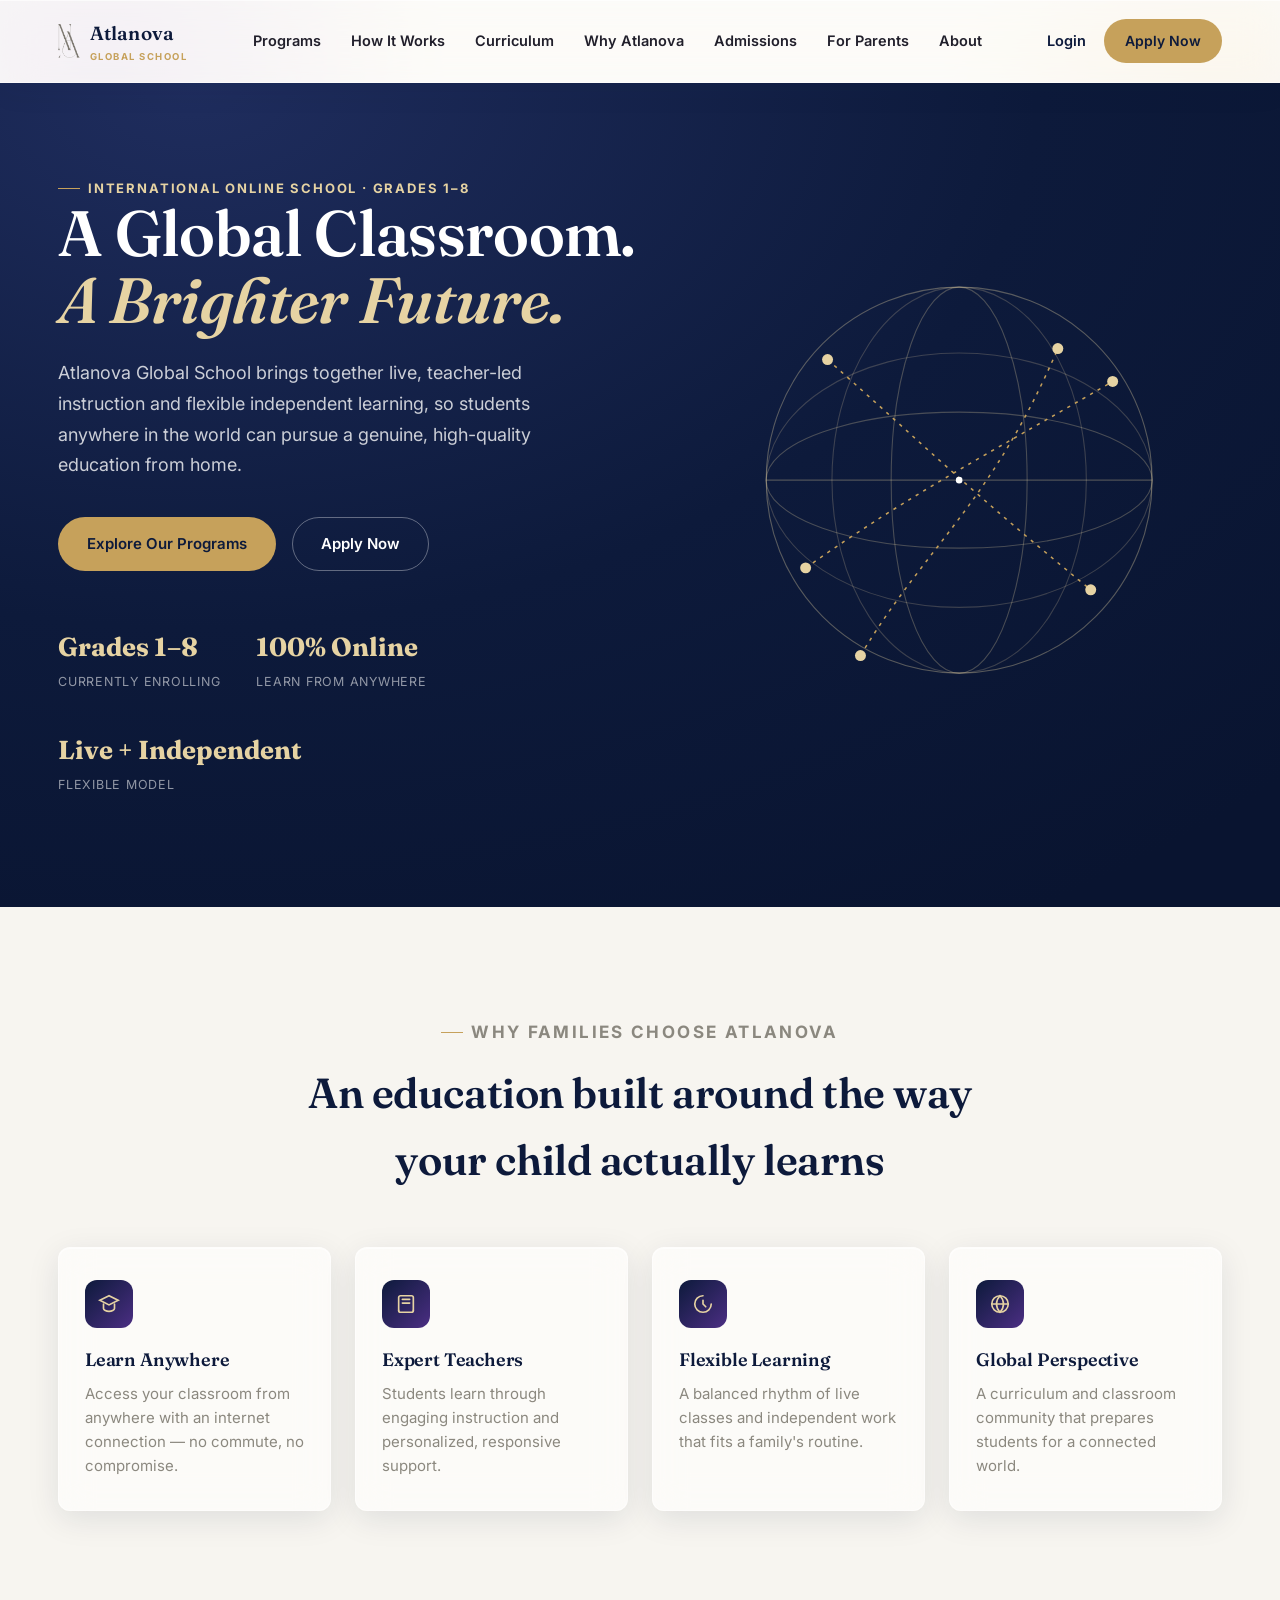
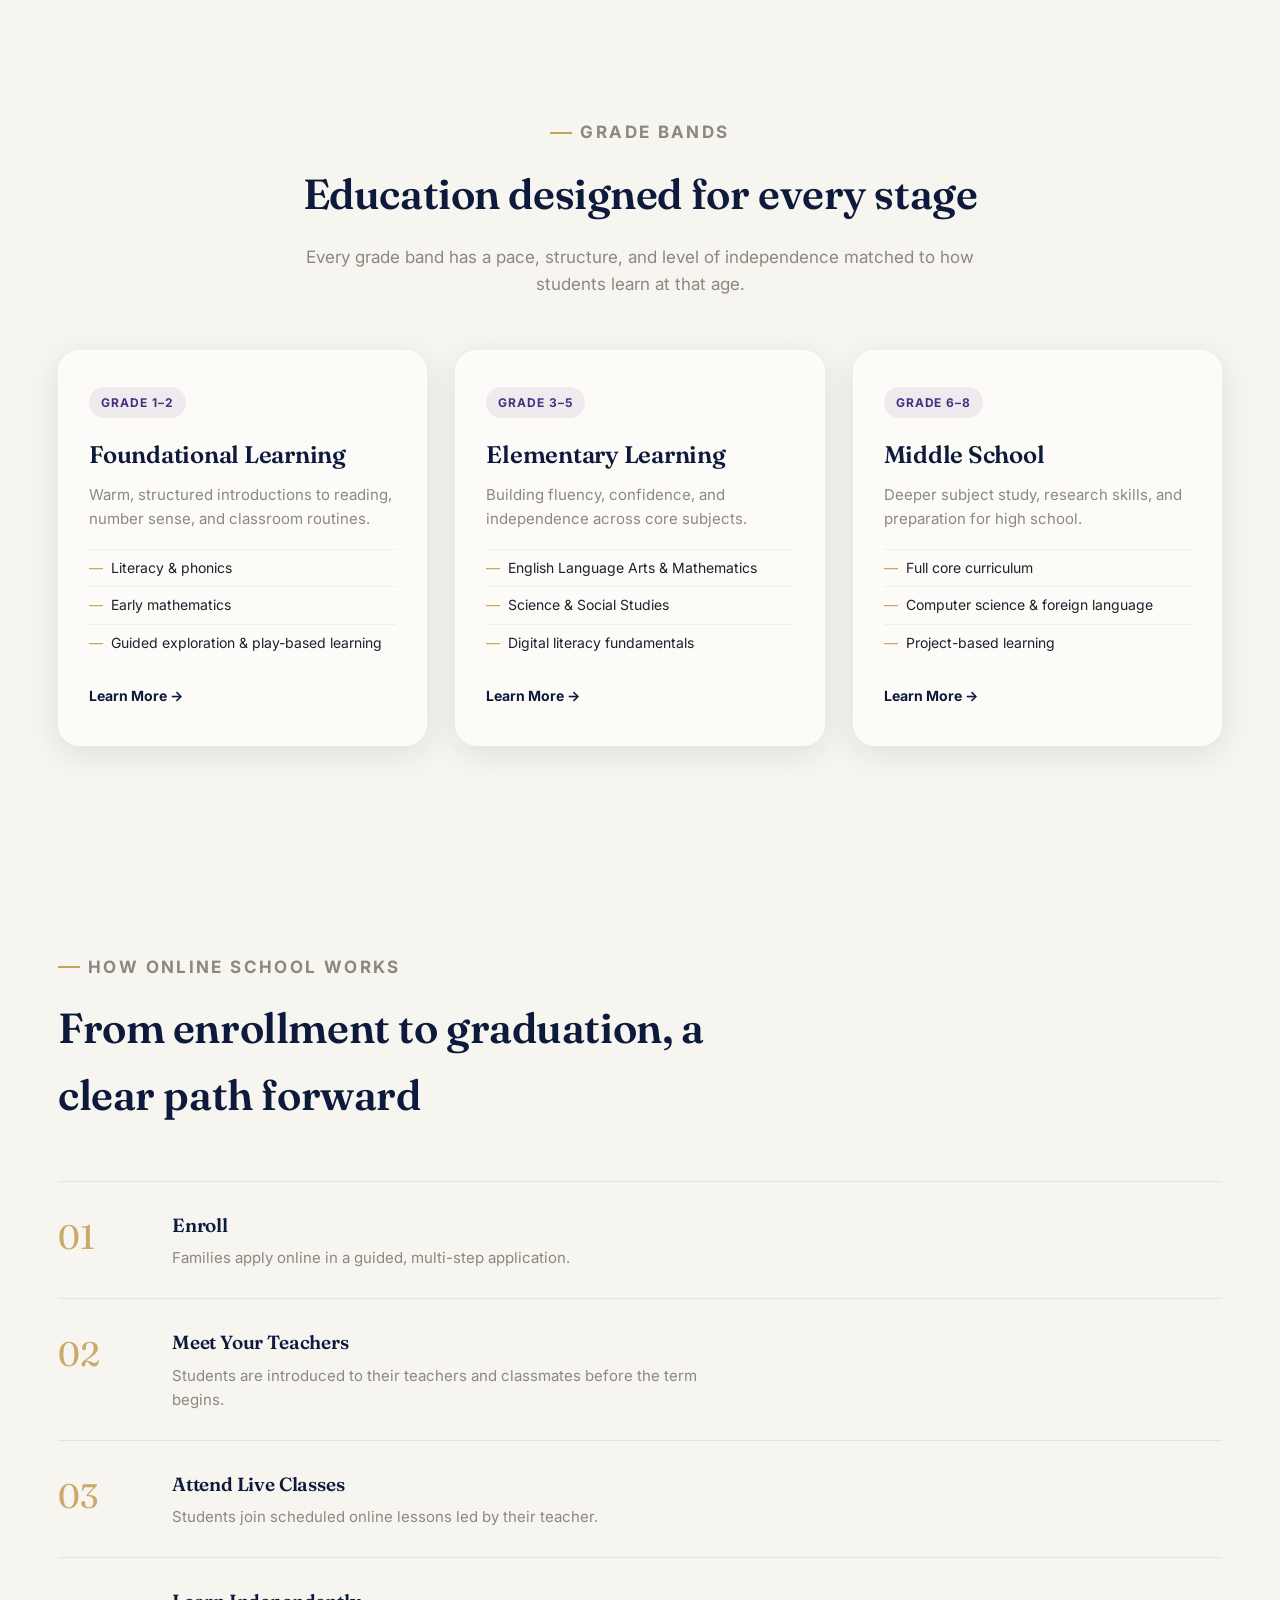
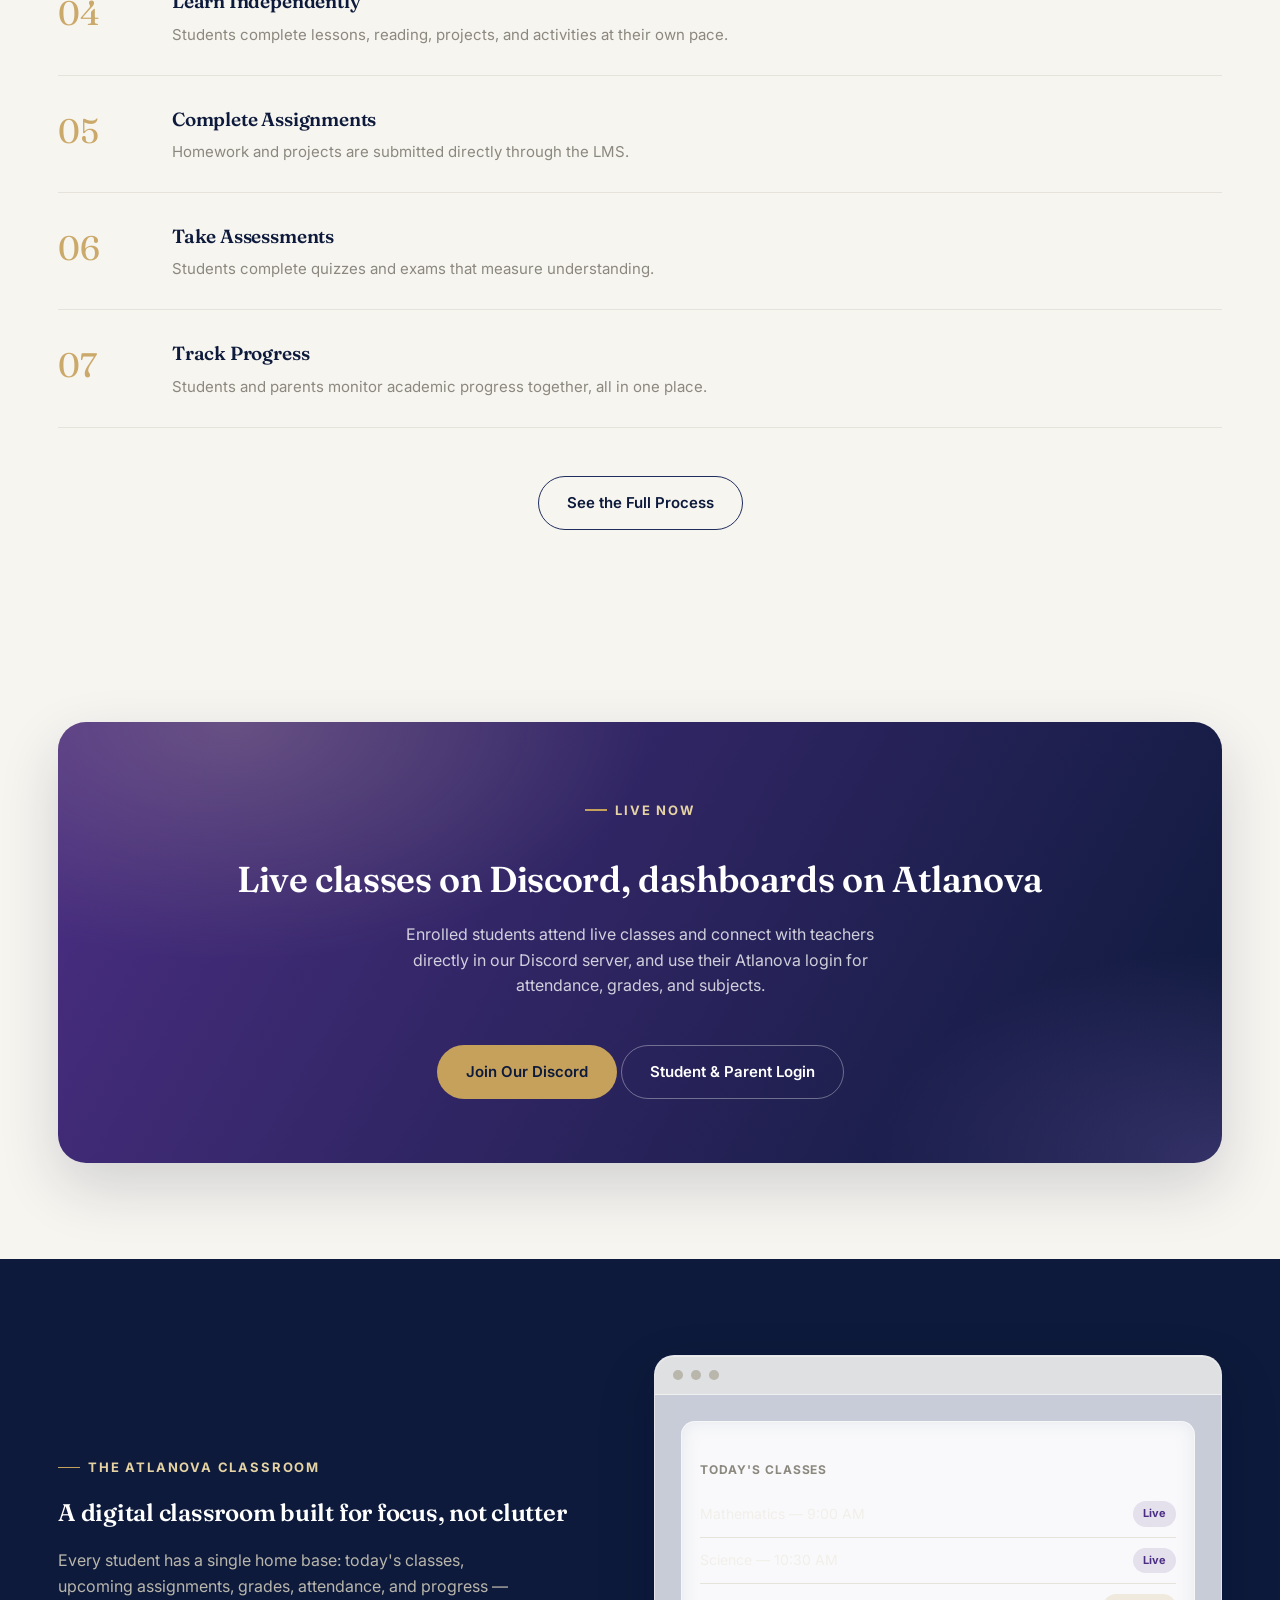
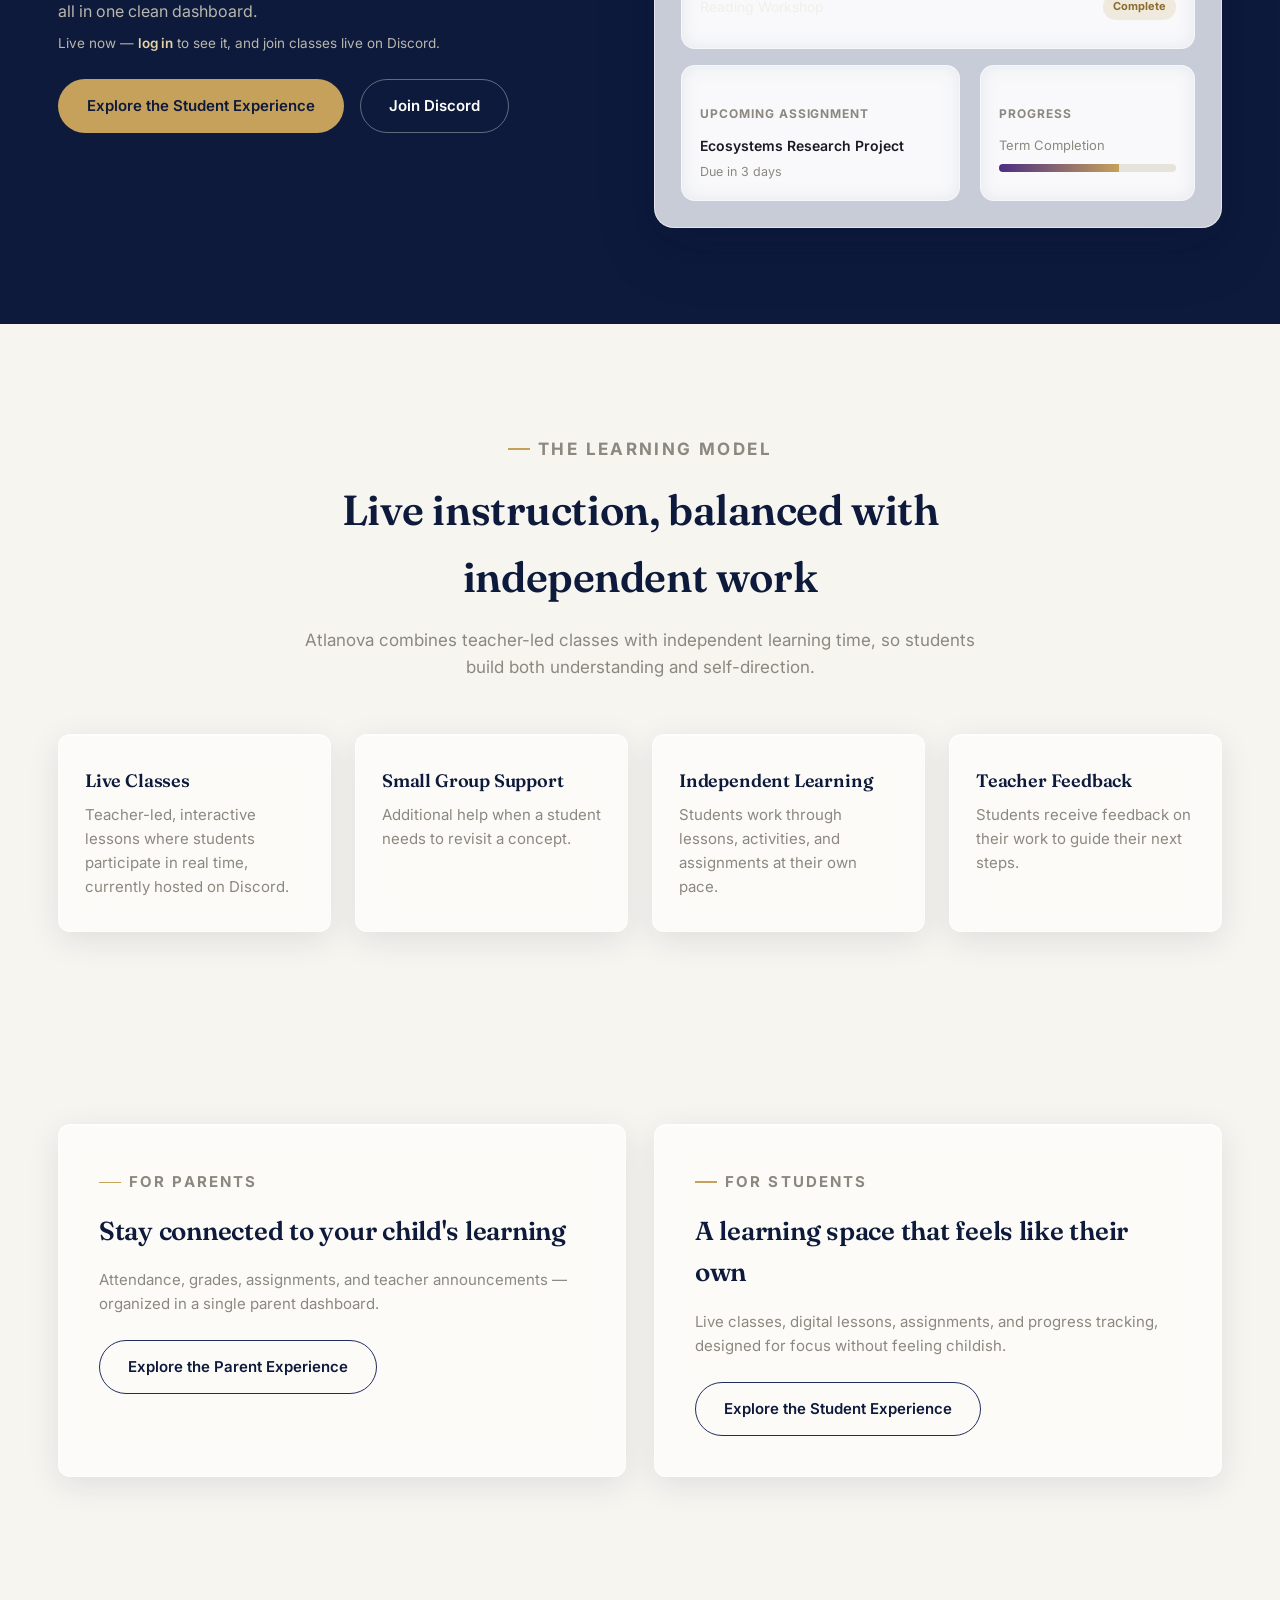
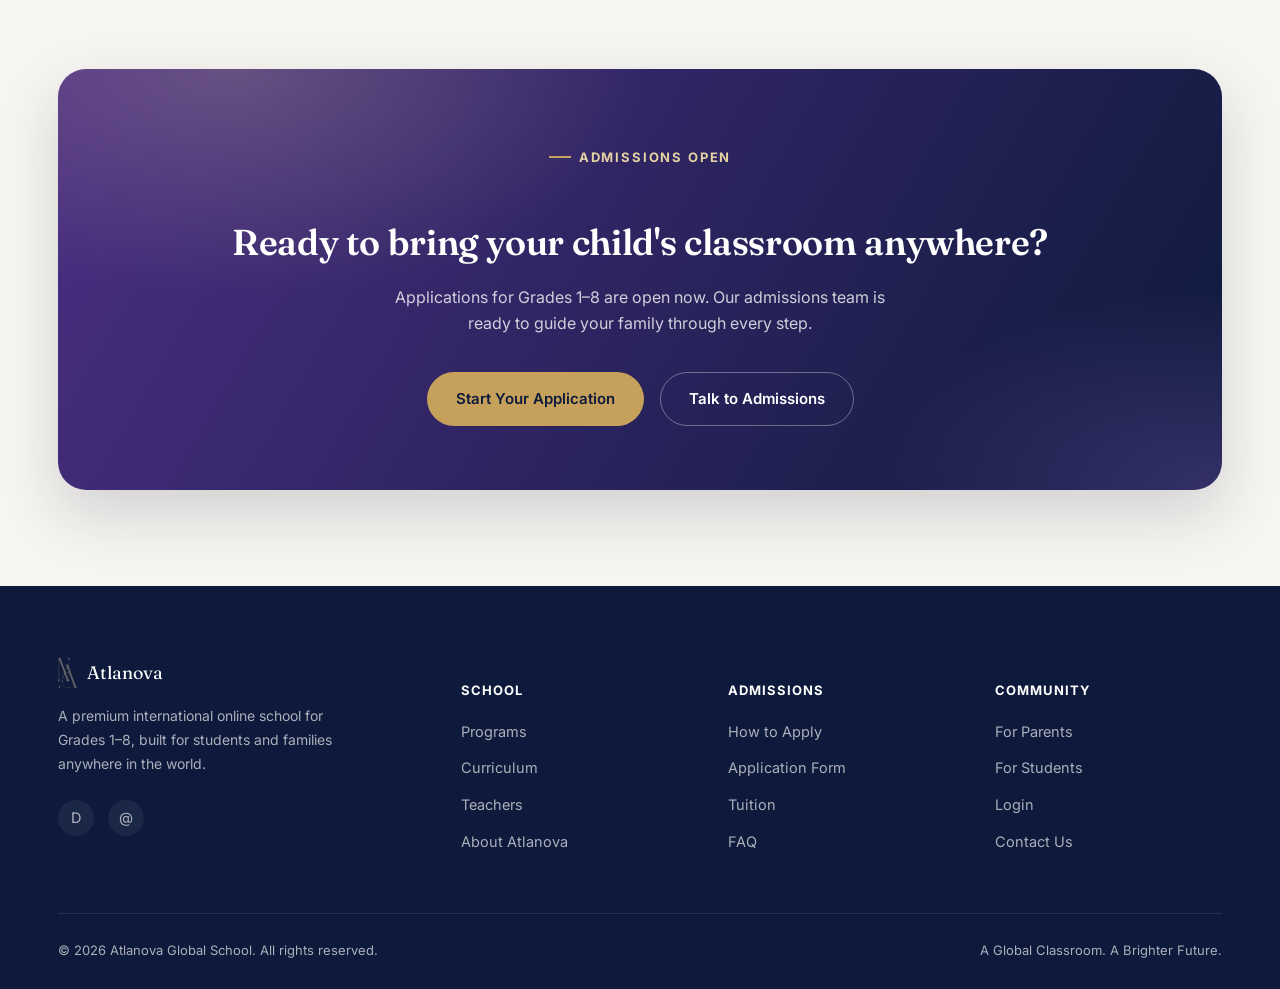
==== index.html @ 46424794 "Initial commit with README" ====
<!DOCTYPE html>
<html lang="en">
<head>
<meta charset="UTF-8">
<meta name="viewport" content="width=device-width, initial-scale=1.0">
<title>Atlanova Global School — A Global Classroom. A Brighter Future.</title>
<meta name="description" content="Atlanova Global School is a premium international online school for Grades 1–8, combining live teacher-led classes with flexible independent learning for students worldwide.">
<meta property="og:title" content="Atlanova Global School">
<meta property="og:description" content="A Global Classroom. A Brighter Future. Premium international online school for Grades 1–8.">
<meta property="og:type" content="website">
<link rel="icon" href="assets/mark.png">
<link rel="preconnect" href="https://fonts.googleapis.com">
<link rel="preconnect" href="https://fonts.gstatic.com" crossorigin>
<link href="https://fonts.googleapis.com/css2?family=Fraunces:opsz,wght@9..144,500;9..144,600;9..144,700&family=Inter:wght@400;500;600;700;800&display=swap" rel="stylesheet">
<link rel="stylesheet" href="css/styles.css">
</head>
<body>

<!-- NAV -->
<header class="nav">
  <div class="container">
    <a href="index.html" class="brand">
      <img src="assets/mark.png" alt="Atlanova monogram">
      <span class="brand-text">Atlanova<small>Global School</small></span>
    </a>
    <nav class="nav-links" aria-label="Primary">
      <a href="programs.html">Programs</a>
      <a href="how-it-works.html">How It Works</a>
      <a href="curriculum.html">Curriculum</a>
      <a href="about.html">Why Atlanova</a>
      <a href="admissions.html">Admissions</a>
      <a href="parents.html">For Parents</a>
      <a href="about.html">About</a>
    </nav>
    <div class="nav-cta">
      <a href="login.html" class="nav-login">Login</a>
      <a href="apply.html" class="btn btn-primary btn-sm">Apply Now</a>
    </div>
    <button class="nav-toggle" aria-label="Open menu" aria-expanded="false">
      <span></span><span></span><span></span>
    </button>
  </div>
  </header>
<div class="mobile-menu">
    <a href="programs.html">Programs</a>
    <a href="how-it-works.html">How It Works</a>
    <a href="curriculum.html">Curriculum</a>
    <a href="about.html">Why Atlanova</a>
    <a href="admissions.html">Admissions</a>
    <a href="parents.html">For Parents</a>
    <a href="about.html">About</a>
    <a href="login.html">Login</a>
    <a href="apply.html" class="btn btn-primary btn-block">Apply Now</a>
  </div>


<!-- HERO -->
<section class="hero">
  <div class="container">
    <div>
      <p class="eyebrow" style="color:var(--gold-light)">International Online School · Grades 1–8</p>
      <h1>A Global Classroom.<br><em>A Brighter Future.</em></h1>
      <p class="lead">Atlanova Global School brings together live, teacher-led instruction and flexible independent learning, so students anywhere in the world can pursue a genuine, high-quality education from home.</p>
      <div class="hero-ctas">
        <a href="programs.html" class="btn btn-primary">Explore Our Programs</a>
        <a href="apply.html" class="btn btn-outline">Apply Now</a>
      </div>
      <div class="hero-stats">
        <div><strong>Grades 1–8</strong><span>Currently Enrolling</span></div>
        <div><strong>100% Online</strong><span>Learn From Anywhere</span></div>
        <div><strong>Live + Independent</strong><span>Flexible Model</span></div>
      </div>
    </div>
    <div class="globe-wrap" aria-hidden="true">
      <svg viewBox="0 0 480 480" fill="none" xmlns="http://www.w3.org/2000/svg">
        <circle cx="240" cy="240" r="176" stroke="rgba(230,211,163,0.35)" stroke-width="1"/>
        <ellipse cx="240" cy="240" rx="176" ry="62" stroke="rgba(230,211,163,0.28)" stroke-width="1"/>
        <ellipse cx="240" cy="240" rx="176" ry="116" stroke="rgba(230,211,163,0.22)" stroke-width="1"/>
        <ellipse cx="240" cy="240" rx="62" ry="176" stroke="rgba(230,211,163,0.28)" stroke-width="1"/>
        <ellipse cx="240" cy="240" rx="116" ry="176" stroke="rgba(230,211,163,0.22)" stroke-width="1"/>
        <line x1="64" y1="240" x2="416" y2="240" stroke="rgba(230,211,163,0.3)" stroke-width="1"/>
        <path d="M120 130 C210 210, 250 250, 360 340" stroke="#c6a15b" stroke-width="1.4" stroke-dasharray="3 5"/>
        <path d="M100 320 C200 250, 260 220, 380 150" stroke="#c6a15b" stroke-width="1.4" stroke-dasharray="3 5"/>
        <path d="M150 400 C210 300, 270 260, 330 120" stroke="#c6a15b" stroke-width="1.4" stroke-dasharray="3 5"/>
        <circle cx="120" cy="130" r="5" fill="#e6d3a3"/>
        <circle cx="360" cy="340" r="5" fill="#e6d3a3"/>
        <circle cx="100" cy="320" r="5" fill="#e6d3a3"/>
        <circle cx="380" cy="150" r="5" fill="#e6d3a3"/>
        <circle cx="150" cy="400" r="5" fill="#e6d3a3"/>
        <circle cx="330" cy="120" r="5" fill="#e6d3a3"/>
        <circle cx="240" cy="240" r="3" fill="#ffffff"/>
      </svg>
    </div>
  </div>
</section>

<!-- TRUST -->
<section class="section">
  <div class="container">
    <div class="section-head center">
      <p class="eyebrow" style="justify-content:center">Why Families Choose Atlanova</p>
      <h2>An education built around the way your child actually learns</h2>
    </div>
    <div class="grid-4">
      <div class="feature-card reveal">
        <div class="icon"><svg viewBox="0 0 24 24" fill="none" stroke-width="1.8" stroke-linecap="round"><path d="M12 3 2 8l10 5 10-5-10-5Z"/><path d="M6 12v5c0 1.5 3 3 6 3s6-1.5 6-3v-5"/></svg></div>
        <h3>Learn Anywhere</h3>
        <p>Access your classroom from anywhere with an internet connection — no commute, no compromise.</p>
      </div>
      <div class="feature-card reveal">
        <div class="icon"><svg viewBox="0 0 24 24" fill="none" stroke-width="1.8" stroke-linecap="round"><path d="M4 19V5a2 2 0 0 1 2-2h12a2 2 0 0 1 2 2v14"/><path d="M4 19a2 2 0 0 0 2 2h12a2 2 0 0 0 2-2M8 7h8M8 11h8"/></svg></div>
        <h3>Expert Teachers</h3>
        <p>Students learn through engaging instruction and personalized, responsive support.</p>
      </div>
      <div class="feature-card reveal">
        <div class="icon"><svg viewBox="0 0 24 24" fill="none" stroke-width="1.8" stroke-linecap="round"><path d="M12 8v4l3 3M12 3a9 9 0 1 0 9 9"/></svg></div>
        <h3>Flexible Learning</h3>
        <p>A balanced rhythm of live classes and independent work that fits a family's routine.</p>
      </div>
      <div class="feature-card reveal">
        <div class="icon"><svg viewBox="0 0 24 24" fill="none" stroke-width="1.8" stroke-linecap="round"><circle cx="12" cy="12" r="9"/><path d="M3 12h18M12 3c2.5 2.6 3.8 5.7 3.8 9s-1.3 6.4-3.8 9c-2.5-2.6-3.8-5.7-3.8-9S9.5 5.6 12 3Z"/></svg></div>
        <h3>Global Perspective</h3>
        <p>A curriculum and classroom community that prepares students for a connected world.</p>
      </div>
    </div>
  </div>
</section>

<!-- GRADES -->
<section class="section section--off">
  <div class="container">
    <div class="section-head center">
      <p class="eyebrow" style="justify-content:center">Grade Bands</p>
      <h2>Education designed for every stage</h2>
      <p>Every grade band has a pace, structure, and level of independence matched to how students learn at that age.</p>
    </div>
    <div class="grid-3">
      <div class="grade-card reveal">
        <span class="tag">Grade 1–2</span>
        <h3>Foundational Learning</h3>
        <p>Warm, structured introductions to reading, number sense, and classroom routines.</p>
        <ul>
          <li>Literacy &amp; phonics</li>
          <li>Early mathematics</li>
          <li>Guided exploration &amp; play-based learning</li>
        </ul>
        <a href="programs.html#elementary" class="learn-more">Learn More →</a>
      </div>
      <div class="grade-card reveal">
        <span class="tag">Grade 3–5</span>
        <h3>Elementary Learning</h3>
        <p>Building fluency, confidence, and independence across core subjects.</p>
        <ul>
          <li>English Language Arts &amp; Mathematics</li>
          <li>Science &amp; Social Studies</li>
          <li>Digital literacy fundamentals</li>
        </ul>
        <a href="programs.html#elementary" class="learn-more">Learn More →</a>
      </div>
      <div class="grade-card reveal">
        <span class="tag">Grade 6–8</span>
        <h3>Middle School</h3>
        <p>Deeper subject study, research skills, and preparation for high school.</p>
        <ul>
          <li>Full core curriculum</li>
          <li>Computer science &amp; foreign language</li>
          <li>Project-based learning</li>
        </ul>
        <a href="programs.html#middle" class="learn-more">Learn More →</a>
      </div>
    </div>
  </div>
</section>

<!-- HOW IT WORKS -->
<section class="section">
  <div class="container">
    <div class="section-head">
      <p class="eyebrow">How Online School Works</p>
      <h2>From enrollment to graduation, a clear path forward</h2>
    </div>
    <div class="process">
      <div class="process-list">
        <div class="process-item reveal"><span class="process-num">01</span><div><h4>Enroll</h4><p>Families apply online in a guided, multi-step application.</p></div></div>
        <div class="process-item reveal"><span class="process-num">02</span><div><h4>Meet Your Teachers</h4><p>Students are introduced to their teachers and classmates before the term begins.</p></div></div>
        <div class="process-item reveal"><span class="process-num">03</span><div><h4>Attend Live Classes</h4><p>Students join scheduled online lessons led by their teacher.</p></div></div>
        <div class="process-item reveal"><span class="process-num">04</span><div><h4>Learn Independently</h4><p>Students complete lessons, reading, projects, and activities at their own pace.</p></div></div>
        <div class="process-item reveal"><span class="process-num">05</span><div><h4>Complete Assignments</h4><p>Homework and projects are submitted directly through the LMS.</p></div></div>
        <div class="process-item reveal"><span class="process-num">06</span><div><h4>Take Assessments</h4><p>Students complete quizzes and exams that measure understanding.</p></div></div>
        <div class="process-item reveal"><span class="process-num">07</span><div><h4>Track Progress</h4><p>Students and parents monitor academic progress together, all in one place.</p></div></div>
      </div>
    </div>
    <div class="text-center mt-48">
      <a href="how-it-works.html" class="btn btn-outline-dark">See the Full Process</a>
    </div>
  </div>
</section>

<!-- DISCORD CTA -->
<section class="section section--off">
  <div class="container">
    <div class="cta-banner reveal">
      <p class="eyebrow" style="justify-content:center;color:var(--gold-light)">Live Now</p>
      <h2>Live classes on Discord, dashboards on Atlanova</h2>
      <p>Enrolled students attend live classes and connect with teachers directly in our Discord server, and use their Atlanova login for attendance, grades, and subjects.</p>
      <a href="https://discord.gg/Z7UxG72fPN" target="_blank" rel="noopener" class="btn btn-primary">Join Our Discord</a>
      <a href="login.html" class="btn btn-outline mt-16">Student &amp; Parent Login</a>
    </div>
  </div>
</section>

<!-- CLASSROOM PREVIEW -->
<section class="section section--dark">
  <div class="container">
    <div class="grid-2" style="align-items:center;">
      <div>
        <p class="eyebrow" style="color:var(--gold-light)">The Atlanova Classroom</p>
        <h2 class="mt-16">A digital classroom built for focus, not clutter</h2>
        <p class="mt-16" style="color:var(--gray-400);max-width:460px;">Every student has a single home base: today's classes, upcoming assignments, grades, attendance, and progress — all in one clean dashboard.</p>
        <p class="mt-8" style="color:var(--gray-400);max-width:460px;font-size:13.5px;">Live now — <a href="login.html" style="color:var(--gold-light);font-weight:600;">log in</a> to see it, and join classes live on Discord.</p>
        <div class="hero-ctas mt-24" style="margin-top:24px;">
          <a href="students.html" class="btn btn-primary">Explore the Student Experience</a>
          <a href="https://discord.gg/Z7UxG72fPN" target="_blank" rel="noopener" class="btn btn-outline">Join Discord</a>
        </div>
      </div>
      <div class="mockup reveal">
        <div class="mockup-topbar"><span></span><span></span><span></span></div>
        <div class="mockup-body">
          <div class="mockup-panel">
            <h5>Today's Classes</h5>
            <div class="mockup-class">Mathematics — 9:00 AM <span class="mockup-pill pill-live">Live</span></div>
            <div class="mockup-class">Science — 10:30 AM <span class="mockup-pill pill-live">Live</span></div>
            <div class="mockup-class">Reading Workshop <span class="mockup-pill pill-done">Complete</span></div>
          </div>
          <div class="mockup-row">
            <div class="mockup-panel" style="margin-bottom:0;">
              <h5>Upcoming Assignment</h5>
              <p style="font-size:14px;font-weight:600;color:var(--ink);">Ecosystems Research Project</p>
              <p style="font-size:12.5px;color:var(--gray-500);margin-top:4px;">Due in 3 days</p>
            </div>
            <div class="mockup-panel" style="margin-bottom:0;">
              <h5>Progress</h5>
              <p style="font-size:13px;color:var(--gray-500);">Term Completion</p>
              <div class="progress-bar"><i style="width:68%"></i></div>
            </div>
          </div>
        </div>
      </div>
    </div>
  </div>
</section>

<!-- LIVE LEARNING -->
<section class="section section--off">
  <div class="container">
    <div class="section-head center">
      <p class="eyebrow" style="justify-content:center">The Learning Model</p>
      <h2>Live instruction, balanced with independent work</h2>
      <p>Atlanova combines teacher-led classes with independent learning time, so students build both understanding and self-direction.</p>
    </div>
    <div class="grid-4">
      <div class="feature-card reveal"><h3>Live Classes</h3><p>Teacher-led, interactive lessons where students participate in real time, currently hosted on Discord.</p></div>
      <div class="feature-card reveal"><h3>Small Group Support</h3><p>Additional help when a student needs to revisit a concept.</p></div>
      <div class="feature-card reveal"><h3>Independent Learning</h3><p>Students work through lessons, activities, and assignments at their own pace.</p></div>
      <div class="feature-card reveal"><h3>Teacher Feedback</h3><p>Students receive feedback on their work to guide their next steps.</p></div>
    </div>
  </div>
</section>

<!-- PARENT / STUDENT teaser -->
<section class="section">
  <div class="container">
    <div class="grid-2">
      <div class="feature-card reveal" style="padding:40px;">
        <p class="eyebrow">For Parents</p>
        <h2 class="mt-16" style="font-size:26px;">Stay connected to your child's learning</h2>
        <p class="mt-16" style="color:var(--gray-500);">Attendance, grades, assignments, and teacher announcements — organized in a single parent dashboard.</p>
        <a href="parents.html" class="btn btn-outline-dark mt-24">Explore the Parent Experience</a>
      </div>
      <div class="feature-card reveal" style="padding:40px;">
        <p class="eyebrow">For Students</p>
        <h2 class="mt-16" style="font-size:26px;">A learning space that feels like their own</h2>
        <p class="mt-16" style="color:var(--gray-500);">Live classes, digital lessons, assignments, and progress tracking, designed for focus without feeling childish.</p>
        <a href="students.html" class="btn btn-outline-dark mt-24">Explore the Student Experience</a>
      </div>
    </div>
  </div>
</section>

<!-- CTA -->
<section class="section">
  <div class="container">
    <div class="cta-banner reveal">
      <p class="eyebrow" style="justify-content:center;color:var(--gold-light)">Admissions Open</p>
      <h2 class="mt-16">Ready to bring your child's classroom anywhere?</h2>
      <p>Applications for Grades 1–8 are open now. Our admissions team is ready to guide your family through every step.</p>
      <div class="hero-ctas" style="justify-content:center;">
        <a href="apply.html" class="btn btn-primary">Start Your Application</a>
        <a href="contact.html" class="btn btn-outline">Talk to Admissions</a>
      </div>
    </div>
  </div>
</section>

<!-- FOOTER -->
<footer class="footer">
  <div class="container">
    <div class="footer-grid">
      <div>
        <div class="footer-brand"><img src="assets/mark.png" alt=""><span>Atlanova</span></div>
        <p class="desc">A premium international online school for Grades 1–8, built for students and families anywhere in the world.</p>
        <div class="social-row mt-24">
          <a href="https://discord.gg/Z7UxG72fPN" target="_blank" rel="noopener" aria-label="Discord">D</a>
          <a href="mailto:jawadimustafa7@gmail.com" aria-label="Email">@</a>
        </div>
      </div>
      <div>
        <h5>School</h5>
        <ul>
          <li><a href="programs.html">Programs</a></li>
          <li><a href="curriculum.html">Curriculum</a></li>
          <li><a href="teachers.html">Teachers</a></li>
          <li><a href="about.html">About Atlanova</a></li>
        </ul>
      </div>
      <div>
        <h5>Admissions</h5>
        <ul>
          <li><a href="admissions.html">How to Apply</a></li>
          <li><a href="apply.html">Application Form</a></li>
          <li><a href="tuition.html">Tuition</a></li>
          <li><a href="faq.html">FAQ</a></li>
        </ul>
      </div>
      <div>
        <h5>Community</h5>
        <ul>
          <li><a href="parents.html">For Parents</a></li>
          <li><a href="students.html">For Students</a></li>
          <li><a href="login.html">Login</a></li>
          <li><a href="contact.html">Contact Us</a></li>
        </ul>
      </div>
    </div>
    <div class="footer-bottom">
      <span>© 2026 Atlanova Global School. All rights reserved.</span>
      <span>A Global Classroom. A Brighter Future.</span>
    </div>
  </div>
</footer>

<script src="js/main.js"></script>
</body>
</html>
---- css/styles.css ----
/* ============================================================
   ATLANOVA GLOBAL SCHOOL — Design System
   Midnight Navy / Royal Purple / Champagne Gold
   ============================================================ */

:root{
  --navy: #0d1a3b;
  --navy-2: #16234f;
  --navy-3: #1f2d5e;
  --purple: #4b2e83;
  --purple-light: #7c5cb8;
  --gold: #c6a15b;
  --gold-light: #e6d3a3;
  --white: #ffffff;
  --off-white: #f7f5f0;
  --gray-100: #f1efe9;
  --gray-200: #e6e3db;
  --gray-400: #b9b6ac;
  --gray-500: #8b887f;
  --charcoal: #211f2b;
  --ink: #1a1a24;

  --font-display: "Fraunces", "Georgia", serif;
  --font-body: "Inter", -apple-system, BlinkMacSystemFont, "Segoe UI", sans-serif;

  --radius-sm: 6px;
  --radius-md: 12px;
  --radius-lg: 22px;

  --shadow-sm: 0 2px 10px rgba(13,26,59,0.06);
  --shadow-md: 0 12px 32px rgba(13,26,59,0.10);
  --shadow-lg: 0 24px 60px rgba(13,26,59,0.16);

  --container: 1220px;

  /* Glass / premium layer */
  --glass-bg: rgba(255,255,255,0.6);
  --glass-bg-strong: rgba(255,255,255,0.78);
  --glass-border: rgba(255,255,255,0.5);
  --glass-dark-bg: rgba(22,35,79,0.55);
  --glass-dark-border: rgba(255,255,255,0.14);
  --glass-shadow: 0 8px 32px rgba(13,26,59,0.10), inset 0 1px 0 rgba(255,255,255,0.6);
  --glass-shadow-dark: 0 24px 60px rgba(5,10,26,0.45), inset 0 1px 0 rgba(255,255,255,0.08);
}

*,*::before,*::after{ box-sizing:border-box; }
html{ scroll-behavior:smooth; }
body{
  margin:0;
  font-family:var(--font-body);
  color:var(--ink);
  background:var(--off-white);
  -webkit-font-smoothing:antialiased;
  line-height:1.6;
  position:relative;
}

/* Ambient gradient field — sits behind every page so glass panels have
   something soft to blur/refract, giving the "premium glass" look. */
body::before{
  content:"";
  position:fixed;
  inset:0;
  z-index:-1;
  background:
    radial-gradient(38% 32% at 8% 6%, rgba(75,46,131,0.14) 0%, rgba(75,46,131,0) 70%),
    radial-gradient(32% 30% at 96% 12%, rgba(198,161,91,0.16) 0%, rgba(198,161,91,0) 70%),
    radial-gradient(40% 34% at 50% 100%, rgba(13,26,59,0.09) 0%, rgba(13,26,59,0) 70%),
    var(--off-white);
  pointer-events:none;
}

/* ---------- Glass / premium surfaces ---------- */
.glass{
  background:var(--glass-bg);
  -webkit-backdrop-filter:blur(18px) saturate(160%);
  backdrop-filter:blur(18px) saturate(160%);
  border:1px solid var(--glass-border);
  box-shadow:var(--glass-shadow);
}
.glass-dark{
  background:var(--glass-dark-bg);
  -webkit-backdrop-filter:blur(20px) saturate(160%);
  backdrop-filter:blur(20px) saturate(160%);
  border:1px solid var(--glass-dark-border);
  box-shadow:var(--glass-shadow-dark);
}
.glass-sheen{ position:relative; overflow:hidden; }
.glass-sheen::before{
  content:"";
  position:absolute; top:-60%; left:-20%; width:60%; height:220%;
  background:linear-gradient(115deg, rgba(255,255,255,0.35) 0%, rgba(255,255,255,0) 60%);
  transform:rotate(8deg);
  pointer-events:none;
}
img{ max-width:100%; display:block; }
a{ color:inherit; text-decoration:none; }
ul{ margin:0; padding:0; list-style:none; }
button{ font-family:inherit; cursor:pointer; }
h1,h2,h3,h4{ font-family:var(--font-display); margin:0; font-weight:600; letter-spacing:-0.01em; color:var(--navy); }
p{ margin:0; }

:focus-visible{
  outline:2px solid var(--gold);
  outline-offset:3px;
  border-radius:4px;
}

.container{
  width:100%;
  max-width:var(--container);
  margin:0 auto;
  padding:0 28px;
}

.eyebrow{
  display:inline-flex;
  align-items:center;
  gap:8px;
  font-size:13px;
  font-weight:700;
  letter-spacing:0.14em;
  text-transform:uppercase;
  color:var(--purple);
}
.eyebrow::before{
  content:"";
  width:22px; height:1.5px;
  background:var(--gold);
  display:inline-block;
}

section{ position:relative; }
.section{ padding:96px 0; }
.section--tight{ padding:64px 0; }
.section--dark{ background:var(--navy); color:var(--gray-100); }
.section--dark h1, .section--dark h2, .section--dark h3{ color:var(--white); }
.section--off{ background:var(--off-white); }

.section-head{
  max-width:680px;
  margin-bottom:52px;
}
.section-head.center{ margin-left:auto; margin-right:auto; text-align:center; }
.section-head h2{ font-size:clamp(28px,3.6vw,42px); margin-top:14px; }
.section-head p{ margin-top:16px; color:var(--gray-500); font-size:17px; }
.section--dark .section-head p{ color:var(--gray-400); }

/* ---------- Buttons ---------- */
.btn{
  display:inline-flex;
  align-items:center;
  justify-content:center;
  gap:8px;
  padding:14px 28px;
  border-radius:999px;
  font-weight:600;
  font-size:15px;
  border:1px solid transparent;
  transition:all .22s ease;
  white-space:nowrap;
}
.btn-primary{
  background:var(--gold);
  color:var(--navy);
}
.btn-primary:hover{ background:var(--gold-light); transform:translateY(-2px); box-shadow:var(--shadow-md); }
.btn-outline{
  background:transparent;
  border-color:rgba(255,255,255,0.35);
  color:var(--white);
}
.btn-outline:hover{ border-color:var(--gold); color:var(--gold); }
.btn-outline-dark{
  background:transparent;
  border-color:var(--navy-3);
  color:var(--navy);
}
.btn-outline-dark:hover{ border-color:var(--purple); color:var(--purple); }
.btn-ghost{
  background:rgba(255,255,255,0.08);
  color:var(--white);
}
.btn-ghost:hover{ background:rgba(255,255,255,0.16); }
.btn-block{ width:100%; }
.btn-sm{ padding:10px 20px; font-size:14px; }

/* ---------- Navbar ---------- */
.nav{
  position:sticky; top:0; z-index:100;
  background:rgba(255,255,255,0.62);
  -webkit-backdrop-filter:blur(18px) saturate(180%);
  backdrop-filter:blur(18px) saturate(180%);
  border-bottom:1px solid rgba(255,255,255,0.5);
  box-shadow:0 1px 0 rgba(255,255,255,0.6) inset, 0 8px 30px rgba(13,26,59,0.06);
}
.nav .container{
  display:flex; align-items:center; justify-content:space-between;
  height:82px;
}
.brand{ display:flex; align-items:center; gap:10px; }
.brand img{ height:34px; width:auto; }
.brand-text{ font-family:var(--font-display); font-size:19px; font-weight:600; color:var(--navy); letter-spacing:0.01em; }
.brand-text small{ display:block; font-family:var(--font-body); font-size:9.5px; font-weight:700; letter-spacing:0.16em; color:var(--gold); text-transform:uppercase; margin-top:1px; }

.nav-links{ display:flex; align-items:center; gap:30px; }
.nav-links a{
  font-size:14.5px; font-weight:600; color:var(--charcoal);
  position:relative; padding:6px 0;
}
.nav-links a::after{
  content:""; position:absolute; left:0; right:0; bottom:0; height:2px;
  background:var(--gold); transform:scaleX(0); transform-origin:left;
  transition:transform .2s ease;
}
.nav-links a:hover::after{ transform:scaleX(1); }
.nav-cta{ display:flex; align-items:center; gap:18px; }
.nav-login{ font-size:14.5px; font-weight:600; color:var(--navy); }
.nav-login:hover{ color:var(--purple); }

.nav-toggle{
  display:none; background:none; border:none; padding:8px;
  flex-direction:column; gap:5px;
}
.nav-toggle span{ width:24px; height:2px; background:var(--navy); display:block; transition:.2s; }

.mobile-menu{
  display:none; position:fixed; inset:82px 0 0 0; background:var(--white);
  z-index:99; padding:32px 28px; overflow-y:auto;
}
.mobile-menu.open{ display:block; }
.mobile-menu a{ display:block; padding:16px 0; font-size:19px; font-weight:600; color:var(--navy); border-bottom:1px solid var(--gray-200); }
.mobile-menu .btn{ margin-top:24px; }

/* ---------- Hero ---------- */
.hero{
  background:radial-gradient(120% 120% at 15% 0%, var(--navy-3) 0%, var(--navy) 55%, #091430 100%);
  color:var(--white);
  position:relative;
  overflow:hidden;
  padding:88px 0 110px;
}
.hero .container{
  display:grid; grid-template-columns:1.05fr 0.95fr; gap:56px; align-items:center;
}
.hero h1{
  font-size:clamp(38px,5vw,64px);
  line-height:1.06;
  color:var(--white);
}
.hero h1 em{ font-style:italic; color:var(--gold-light); }
.hero p.lead{
  margin-top:24px; font-size:18px; line-height:1.7; color:rgba(255,255,255,0.78); max-width:520px;
}
.hero-ctas{ display:flex; gap:16px; margin-top:36px; flex-wrap:wrap; }
.hero-stats{
  display:flex; gap:36px; margin-top:56px; flex-wrap:wrap;
}
.hero-stats div strong{ display:block; font-family:var(--font-display); font-size:26px; color:var(--gold-light); }
.hero-stats div span{ font-size:12.5px; letter-spacing:0.06em; text-transform:uppercase; color:rgba(255,255,255,0.55); }

.globe-wrap{ position:relative; }
.globe-wrap svg{ width:100%; height:auto; }

/* ---------- Trust / feature cards ---------- */
.grid-4{ display:grid; grid-template-columns:repeat(4,1fr); gap:24px; }
.grid-3{ display:grid; grid-template-columns:repeat(3,1fr); gap:28px; }
.grid-2{ display:grid; grid-template-columns:repeat(2,1fr); gap:28px; }

.feature-card{
  background:var(--glass-bg); -webkit-backdrop-filter:blur(16px) saturate(160%); backdrop-filter:blur(16px) saturate(160%);
  border:1px solid var(--glass-border); border-radius:var(--radius-md); box-shadow:var(--glass-shadow);
  padding:32px 26px; transition:transform .2s ease, box-shadow .2s ease, border-color .2s ease;
}
.feature-card:hover{ transform:translateY(-4px); box-shadow:var(--shadow-lg); border-color:rgba(198,161,91,0.4); }
.feature-card .icon{
  width:48px; height:48px; border-radius:12px; display:flex; align-items:center; justify-content:center;
  background:linear-gradient(135deg, var(--navy) 0%, var(--purple) 100%); margin-bottom:18px;
}
.feature-card .icon svg{ width:22px; height:22px; stroke:var(--gold-light); }
.feature-card h3{ font-size:18px; margin-bottom:8px; }
.feature-card p{ color:var(--gray-500); font-size:15px; }

/* dark trust strip variant */
.section--dark .feature-card{ background:var(--glass-dark-bg); border-color:var(--glass-dark-border); box-shadow:var(--glass-shadow-dark); }
.section--dark .feature-card p{ color:var(--gray-400); }

/* ---------- Grade / program cards ---------- */
.grade-card{
  background:var(--glass-bg); -webkit-backdrop-filter:blur(16px) saturate(160%); backdrop-filter:blur(16px) saturate(160%);
  border-radius:var(--radius-lg); border:1px solid var(--glass-border);
  padding:36px 30px; position:relative; overflow:hidden; transition:.25s ease; box-shadow:var(--glass-shadow);
}
.grade-card:hover{ box-shadow:var(--shadow-lg); transform:translateY(-6px); border-color:rgba(198,161,91,0.4); }
.grade-card .tag{
  display:inline-block; font-size:12px; font-weight:700; letter-spacing:0.08em; text-transform:uppercase;
  color:var(--purple); background:rgba(75,46,131,0.08); padding:6px 12px; border-radius:999px;
}
.grade-card h3{ font-size:24px; margin:18px 0 8px; }
.grade-card p{ color:var(--gray-500); font-size:15px; margin-bottom:18px; }
.grade-card ul{ margin-bottom:22px; }
.grade-card ul li{
  font-size:14px; color:var(--charcoal); padding:7px 0; border-top:1px solid var(--gray-100); display:flex; gap:8px; align-items:baseline;
}
.grade-card ul li::before{ content:"—"; color:var(--gold); flex-shrink:0; }
.grade-card .learn-more{ font-weight:700; font-size:14px; color:var(--navy); display:inline-flex; align-items:center; gap:6px; }
.grade-card .learn-more:hover{ color:var(--purple); }

/* ---------- Process / timeline ---------- */
.process{ position:relative; }
.process-list{ display:flex; flex-direction:column; }
.process-item{
  display:grid; grid-template-columns:90px 1fr; gap:24px; padding:28px 0; border-top:1px solid var(--gray-200);
}
.process-item:last-child{ border-bottom:1px solid var(--gray-200); }
.process-num{ font-family:var(--font-display); font-size:34px; color:var(--gold); opacity:0.9; }
.process-item h4{ font-size:19px; margin-bottom:6px; }
.process-item p{ color:var(--gray-500); font-size:15px; max-width:560px; }

/* ---------- Dashboard mockup ---------- */
.mockup{
  background:var(--glass-bg-strong); -webkit-backdrop-filter:blur(20px) saturate(160%); backdrop-filter:blur(20px) saturate(160%);
  border-radius:20px; box-shadow:var(--glass-shadow), var(--shadow-lg); border:1px solid var(--glass-border);
  overflow:hidden;
}
.mockup-topbar{
  display:flex; align-items:center; gap:8px; padding:14px 18px; background:rgba(241,239,233,0.6); border-bottom:1px solid var(--glass-border);
}
.mockup-topbar span{ width:10px; height:10px; border-radius:50%; background:var(--gray-400); }
.mockup-body{ padding:26px; }
.mockup-row{ display:grid; grid-template-columns:1.3fr 1fr; gap:20px; }
.mockup-panel{
  background:rgba(255,255,255,0.5); -webkit-backdrop-filter:blur(10px); backdrop-filter:blur(10px);
  border-radius:14px; padding:18px; border:1px solid var(--glass-border); margin-bottom:16px;
}
.mockup-panel h5{ font-family:var(--font-body); font-size:12px; text-transform:uppercase; letter-spacing:0.08em; color:var(--gray-500); margin-bottom:12px; font-weight:700; }
.mockup-class{ display:flex; justify-content:space-between; align-items:center; padding:10px 0; border-top:1px solid var(--gray-200); font-size:14px; }
.mockup-class:first-of-type{ border-top:none; }
.mockup-pill{ font-size:11px; font-weight:700; padding:4px 10px; border-radius:999px; }
.pill-live{ background:rgba(75,46,131,0.12); color:var(--purple); }
.pill-done{ background:rgba(198,161,91,0.18); color:#8a6d2e; }
.progress-bar{ height:8px; background:var(--gray-200); border-radius:99px; overflow:hidden; margin-top:8px; }
.progress-bar i{ display:block; height:100%; background:linear-gradient(90deg,var(--purple),var(--gold)); }

/* ---------- Teacher cards ---------- */
.teacher-card{ text-align:left; }
.teacher-photo{
  width:100%; aspect-ratio:1/1; border-radius:16px; overflow:hidden; margin-bottom:16px;
  background:linear-gradient(135deg,var(--navy-3),var(--purple));
  display:flex; align-items:center; justify-content:center;
}
.teacher-photo span{ font-family:var(--font-display); font-size:38px; color:var(--gold-light); }
.teacher-card h4{ font-size:17px; margin-bottom:2px; }
.teacher-card .role{ font-size:13px; color:var(--purple); font-weight:600; margin-bottom:10px; }
.teacher-card p{ font-size:14px; color:var(--gray-500); }

/* ---------- Pricing ---------- */
.price-card{
  background:var(--glass-bg); -webkit-backdrop-filter:blur(16px) saturate(160%); backdrop-filter:blur(16px) saturate(160%);
  border:1px solid var(--glass-border); border-radius:var(--radius-lg); padding:38px 32px; position:relative; box-shadow:var(--glass-shadow);
}
.price-card.featured{ border-color:var(--purple); box-shadow:var(--shadow-lg), var(--glass-shadow); }
.price-card .badge{
  position:absolute; top:-13px; right:28px; background:var(--purple); color:var(--white); font-size:11.5px; font-weight:700;
  padding:6px 14px; border-radius:999px; letter-spacing:0.04em;
}
.price-card .amount{ font-family:var(--font-display); font-size:40px; color:var(--navy); margin:14px 0 4px; }
.price-card .amount span{ font-size:15px; font-family:var(--font-body); color:var(--gray-500); font-weight:500; }
.price-card ul{ margin:24px 0; }
.price-card ul li{ display:flex; gap:10px; padding:8px 0; font-size:14.5px; color:var(--charcoal); }
.price-card ul li svg{ width:16px; height:16px; stroke:var(--gold); flex-shrink:0; margin-top:2px; }

/* ---------- FAQ ---------- */
.faq-item{ border-bottom:1px solid var(--gray-200); }
.faq-q{
  width:100%; display:flex; justify-content:space-between; align-items:center; gap:16px;
  background:none; border:none; text-align:left; padding:22px 4px; font-size:16.5px; font-weight:600; color:var(--navy);
}
.faq-q .plus{ font-size:22px; color:var(--gold); flex-shrink:0; transition:transform .2s ease; font-family:var(--font-display); }
.faq-item.open .plus{ transform:rotate(45deg); }
.faq-a{ max-height:0; overflow:hidden; transition:max-height .28s ease; }
.faq-a p{ padding:0 4px 22px; color:var(--gray-500); font-size:15px; max-width:680px; }

/* ---------- Forms ---------- */
.form-card{
  background:var(--glass-bg-strong); -webkit-backdrop-filter:blur(22px) saturate(160%); backdrop-filter:blur(22px) saturate(160%);
  border:1px solid var(--glass-border); border-radius:var(--radius-lg); padding:40px; box-shadow:var(--glass-shadow), var(--shadow-md);
}
.field{ margin-bottom:20px; }
.field label{ display:block; font-size:13.5px; font-weight:600; color:var(--navy); margin-bottom:7px; }
.field .hint{ font-size:12.5px; color:var(--gray-500); margin-top:5px; }
.field input, .field select, .field textarea{
  width:100%; padding:13px 15px; border:1px solid var(--gray-200); border-radius:var(--radius-sm);
  font-family:inherit; font-size:15px; background:rgba(255,255,255,0.55); transition:.2s;
}
.field input:focus, .field select:focus, .field textarea:focus{ border-color:var(--purple); background:var(--white); outline:none; box-shadow:0 0 0 3px rgba(75,46,131,0.12); }
.field-row{ display:grid; grid-template-columns:1fr 1fr; gap:18px; }
.upload-box{
  border:1.5px dashed rgba(75,46,131,0.35); border-radius:var(--radius-md); padding:22px;
  background:rgba(255,255,255,0.4); color:var(--gray-500); font-size:14px;
}
.upload-box.has-file{ border-style:solid; border-color:rgba(26,122,76,0.5); background:rgba(26,122,76,0.06); }
.doc-field{ margin-bottom:18px; }
.doc-field label{ display:block; font-size:13.5px; font-weight:600; color:var(--navy); margin-bottom:8px; }
.doc-field .doc-req{ color:var(--gray-500); font-weight:500; font-size:12.5px; }
.doc-drop{
  display:flex; align-items:center; gap:14px; padding:16px 18px; border:1.5px dashed rgba(75,46,131,0.35);
  border-radius:var(--radius-md); background:rgba(255,255,255,0.4); cursor:pointer; transition:.2s;
}
.doc-drop:hover{ border-color:var(--purple); background:rgba(75,46,131,0.05); }
.doc-drop.has-file{ border-style:solid; border-color:rgba(26,122,76,0.5); background:rgba(26,122,76,0.06); }
.doc-drop input[type=file]{ display:none; }
.doc-drop .doc-icon{
  width:38px; height:38px; border-radius:10px; background:linear-gradient(135deg,var(--navy),var(--purple));
  display:flex; align-items:center; justify-content:center; flex-shrink:0;
}
.doc-drop .doc-icon svg{ width:18px; height:18px; stroke:var(--gold-light); }
.doc-drop .doc-text{ font-size:13.5px; color:var(--navy); font-weight:600; }
.doc-drop .doc-sub{ font-size:12px; color:var(--gray-500); font-weight:500; margin-top:2px; }
.doc-progress{ height:4px; background:var(--gray-200); border-radius:99px; margin-top:8px; overflow:hidden; display:none; }
.doc-progress i{ display:block; height:100%; width:0%; background:linear-gradient(90deg,var(--purple),var(--gold)); transition:width .2s; }

/* ---------- Stepper (application form) ---------- */
.stepper{ display:flex; justify-content:space-between; margin-bottom:44px; position:relative; }
.stepper::before{ content:""; position:absolute; top:15px; left:5%; right:5%; height:2px; background:var(--gray-200); z-index:0; }
.step{ position:relative; z-index:1; display:flex; flex-direction:column; align-items:center; gap:8px; flex:1; }
.step .dot{
  width:32px; height:32px; border-radius:50%; background:var(--white); border:2px solid var(--gray-200); display:flex; align-items:center; justify-content:center;
  font-size:13px; font-weight:700; color:var(--gray-500);
}
.step.active .dot{ border-color:var(--purple); color:var(--purple); background:rgba(75,46,131,0.06); }
.step.done .dot{ background:var(--gold); border-color:var(--gold); color:var(--navy); }
.step span.label{ font-size:11.5px; font-weight:600; color:var(--gray-500); text-align:center; }
.step.active span.label{ color:var(--navy); }
.form-step{ display:none; }
.form-step.active{ display:block; }
.form-nav{ display:flex; justify-content:space-between; margin-top:32px; }

.review-block{ background:var(--off-white); border-radius:var(--radius-md); padding:20px 24px; margin-bottom:14px; }
.review-block h5{ font-size:12px; text-transform:uppercase; letter-spacing:0.06em; color:var(--purple); font-weight:700; margin-bottom:10px; }
.review-block dl{ display:grid; grid-template-columns:1fr 1fr; gap:8px 20px; }
.review-block dt{ font-size:12.5px; color:var(--gray-500); }
.review-block dd{ margin:0; font-size:14px; font-weight:600; color:var(--charcoal); }

.confirm-box{ text-align:center; padding:50px 20px; }
.confirm-box .check{
  width:72px; height:72px; border-radius:50%; background:linear-gradient(135deg,var(--purple),var(--navy));
  display:flex; align-items:center; justify-content:center; margin:0 auto 22px;
}

/* ---------- CTA banner ---------- */
.cta-banner{
  background:linear-gradient(120deg, var(--purple) 0%, var(--navy) 100%);
  border-radius:28px; padding:64px 56px; color:var(--white); text-align:center; position:relative; overflow:hidden;
  box-shadow:var(--shadow-lg);
}
.cta-banner::before{
  content:""; position:absolute; inset:0;
  background:radial-gradient(60% 90% at 15% 0%, rgba(230,211,163,0.22) 0%, rgba(230,211,163,0) 60%),
             radial-gradient(50% 80% at 100% 100%, rgba(124,92,184,0.35) 0%, rgba(124,92,184,0) 60%);
  pointer-events:none;
}
.cta-banner > *{ position:relative; z-index:1; }
.cta-banner h2{ color:var(--white); font-size:clamp(26px,3.4vw,36px); }
.cta-banner p{ color:rgba(255,255,255,0.78); max-width:520px; margin:14px auto 30px; }

/* ---------- Footer ---------- */
.footer{ background:var(--navy); color:rgba(255,255,255,0.65); padding:72px 0 28px; }
.footer-grid{ display:grid; grid-template-columns:1.6fr 1fr 1fr 1fr; gap:40px; padding-bottom:48px; border-bottom:1px solid rgba(255,255,255,0.10); }
.footer-brand{ display:flex; align-items:center; gap:10px; margin-bottom:16px; }
.footer-brand img{ height:30px; }
.footer-brand span{ font-family:var(--font-display); color:var(--white); font-size:18px; }
.footer p.desc{ font-size:14px; max-width:280px; line-height:1.7; }
.footer h5{ color:var(--white); font-size:13px; text-transform:uppercase; letter-spacing:0.08em; margin-bottom:18px; }
.footer li{ margin-bottom:11px; }
.footer a{ font-size:14.5px; }
.footer a:hover{ color:var(--gold-light); }
.footer-bottom{ display:flex; justify-content:space-between; align-items:center; padding-top:26px; font-size:13px; flex-wrap:wrap; gap:12px; }
.social-row{ display:flex; gap:14px; }
.social-row a{ width:36px; height:36px; border-radius:50%; background:rgba(255,255,255,0.06); display:flex; align-items:center; justify-content:center; }
.social-row a:hover{ background:var(--gold); color:var(--navy); }

/* ---------- Page header (interior pages) ---------- */
.page-header{
  background:linear-gradient(120deg, var(--navy) 0%, var(--navy-3) 60%, var(--purple) 130%);
  color:var(--white); padding:64px 0 72px;
}
.page-header .eyebrow{ color:var(--gold-light); }
.page-header .eyebrow::before{ background:var(--gold-light); }
.page-header h1{ color:var(--white); font-size:clamp(32px,4.4vw,50px); margin-top:14px; max-width:720px; }
.page-header p{ color:rgba(255,255,255,0.75); margin-top:16px; max-width:600px; font-size:16.5px; }
.breadcrumb{ font-size:13px; color:rgba(255,255,255,0.55); margin-bottom:8px; }
.breadcrumb a:hover{ color:var(--gold-light); }

/* ---------- Utility ---------- */
.tag-row{ display:flex; gap:10px; flex-wrap:wrap; margin-top:6px; }
.tag{ font-size:12.5px; font-weight:600; padding:6px 12px; border-radius:999px; background:var(--gray-100); color:var(--charcoal); }
.divider{ height:1px; background:var(--gray-200); margin:56px 0; }
.text-center{ text-align:center; }
.mt-8{ margin-top:8px; } .mt-16{ margin-top:16px; } .mt-24{ margin-top:24px; } .mt-32{ margin-top:32px; } .mt-48{ margin-top:48px; }
.reveal{ opacity:0; transform:translateY(18px); transition:opacity .6s ease, transform .6s ease; }
.reveal.in{ opacity:1; transform:translateY(0); }

.login-tabs{ display:flex; gap:10px; margin-bottom:28px; flex-wrap:wrap; }
.login-tab{
  padding:11px 18px; border-radius:999px; border:1px solid var(--glass-border); font-size:13.5px; font-weight:600; color:var(--gray-500);
  background:rgba(255,255,255,0.45); -webkit-backdrop-filter:blur(8px); backdrop-filter:blur(8px); transition:.2s;
}
.login-tab.active{ background:var(--navy); color:var(--white); border-color:var(--navy); }

.badge-soon{ font-size:11px; font-weight:700; background:var(--gray-100); color:var(--gray-500); padding:3px 9px; border-radius:6px; margin-left:8px; text-transform:uppercase; letter-spacing:0.04em; }
.badge-live{ font-size:11px; font-weight:700; background:rgba(26,122,76,0.12); color:#1a7a4c; padding:3px 9px; border-radius:6px; margin-left:8px; text-transform:uppercase; letter-spacing:0.04em; }

/* ============================================================
   LMS DASHBOARD
   ============================================================ */
.dash-shell{ min-height:100vh; }
.dash-topbar{
  position:sticky; top:0; z-index:50; display:flex; align-items:center; justify-content:space-between;
  padding:16px 28px; background:rgba(255,255,255,0.62); -webkit-backdrop-filter:blur(18px) saturate(180%); backdrop-filter:blur(18px) saturate(180%);
  border-bottom:1px solid rgba(255,255,255,0.5); box-shadow:0 8px 30px rgba(13,26,59,0.06);
}
.dash-topbar .brand img{ height:30px; }
.dash-user{ display:flex; align-items:center; gap:14px; }
.dash-user .who{ text-align:right; }
.dash-user .who strong{ display:block; font-size:14px; color:var(--navy); }
.dash-user .who span{ display:block; font-size:11.5px; color:var(--gray-500); text-transform:uppercase; letter-spacing:0.06em; }
.dash-avatar{
  width:38px; height:38px; border-radius:50%; background:linear-gradient(135deg,var(--navy),var(--purple));
  display:flex; align-items:center; justify-content:center; color:var(--gold-light); font-weight:700; font-family:var(--font-display);
}
.dash-wrap{ max-width:1220px; margin:0 auto; padding:36px 28px 90px; }
.dash-head{ display:flex; align-items:center; justify-content:space-between; flex-wrap:wrap; gap:16px; margin-bottom:28px; }
.dash-head h1{ font-size:clamp(24px,3vw,34px); }
.dash-tabs{ display:flex; gap:8px; flex-wrap:wrap; margin-bottom:28px; }
.dash-tab{
  padding:10px 18px; border-radius:999px; border:1px solid var(--glass-border); font-size:13.5px; font-weight:600; color:var(--navy);
  background:rgba(255,255,255,0.5); -webkit-backdrop-filter:blur(8px); backdrop-filter:blur(8px);
}
.dash-tab.active{ background:var(--navy); color:var(--white); border-color:var(--navy); }
.dash-panel{ display:none; }
.dash-panel.active{ display:block; }

.stat-row{ display:grid; grid-template-columns:repeat(4,1fr); gap:18px; margin-bottom:28px; }
.stat-card{
  background:var(--glass-bg); -webkit-backdrop-filter:blur(16px) saturate(160%); backdrop-filter:blur(16px) saturate(160%);
  border:1px solid var(--glass-border); border-radius:var(--radius-md); padding:22px; box-shadow:var(--glass-shadow);
}
.stat-card .num{ font-family:var(--font-display); font-size:30px; color:var(--navy); }
.stat-card .lbl{ font-size:12.5px; color:var(--gray-500); text-transform:uppercase; letter-spacing:0.06em; margin-top:4px; }

.panel-card{
  background:var(--glass-bg-strong); -webkit-backdrop-filter:blur(20px) saturate(160%); backdrop-filter:blur(20px) saturate(160%);
  border:1px solid var(--glass-border); border-radius:var(--radius-lg); padding:28px; box-shadow:var(--glass-shadow), var(--shadow-sm);
  margin-bottom:24px;
}
.panel-card h3{ font-size:18px; margin-bottom:16px; }
.panel-card .panel-head{ display:flex; align-items:center; justify-content:space-between; gap:12px; margin-bottom:18px; flex-wrap:wrap; }

.dtable{ width:100%; border-collapse:collapse; font-size:14px; }
.dtable th{ text-align:left; font-size:11.5px; text-transform:uppercase; letter-spacing:0.06em; color:var(--gray-500); padding:10px 12px; border-bottom:1px solid var(--gray-200); }
.dtable td{ padding:12px; border-bottom:1px solid var(--gray-100); color:var(--charcoal); vertical-align:middle; }
.dtable tr:last-child td{ border-bottom:none; }
.dtable select, .dtable input{ padding:8px 10px; border-radius:8px; border:1px solid var(--gray-200); font-size:13.5px; font-family:inherit; background:rgba(255,255,255,0.7); }

.pill{ display:inline-flex; align-items:center; font-size:11.5px; font-weight:700; padding:4px 11px; border-radius:999px; text-transform:capitalize; }
.pill-present{ background:rgba(26,122,76,0.12); color:#1a7a4c; }
.pill-absent{ background:rgba(192,57,43,0.12); color:#c0392b; }
.pill-late{ background:rgba(198,161,91,0.18); color:#8a6d2e; }
.pill-excused{ background:rgba(75,46,131,0.1); color:var(--purple); }
.pill-new{ background:rgba(75,46,131,0.1); color:var(--purple); }
.pill-reviewed{ background:rgba(198,161,91,0.18); color:#8a6d2e; }
.pill-accepted{ background:rgba(26,122,76,0.12); color:#1a7a4c; }
.pill-rejected{ background:rgba(192,57,43,0.12); color:#c0392b; }

.empty-state{ text-align:center; padding:40px 20px; color:var(--gray-500); font-size:14.5px; }
.dash-loading{ text-align:center; padding:60px 20px; color:var(--gray-500); }
.auth-error{ background:rgba(192,57,43,0.08); border:1px solid rgba(192,57,43,0.25); color:#c0392b; padding:12px 16px; border-radius:10px; font-size:13.5px; margin-bottom:18px; }
.auth-ok{ background:rgba(26,122,76,0.08); border:1px solid rgba(26,122,76,0.25); color:#1a7a4c; padding:12px 16px; border-radius:10px; font-size:13.5px; margin-bottom:18px; }

.modal-backdrop{
  position:fixed; inset:0; background:rgba(13,26,59,0.45); -webkit-backdrop-filter:blur(4px); backdrop-filter:blur(4px);
  z-index:200; display:none; align-items:center; justify-content:center; padding:20px;
}
.modal-backdrop.open{ display:flex; }
.modal-box{
  background:var(--glass-bg-strong); -webkit-backdrop-filter:blur(24px) saturate(160%); backdrop-filter:blur(24px) saturate(160%);
  border:1px solid var(--glass-border); border-radius:var(--radius-lg); box-shadow:var(--shadow-lg); max-width:560px; width:100%;
  max-height:86vh; overflow-y:auto; padding:30px;
}
.modal-box h3{ font-size:19px; margin-bottom:18px; }
.modal-close-row{ display:flex; justify-content:flex-end; gap:10px; margin-top:24px; }

@media (max-width:920px){
  .stat-row{ grid-template-columns:1fr 1fr; }
}
@media (max-width:760px){
  .dtable{ display:block; overflow-x:auto; white-space:nowrap; }
  .stat-row{ grid-template-columns:1fr 1fr; }
  .dash-wrap{ padding:28px 18px 70px; }
}

/* ---------- Responsive ---------- */
@media (max-width:1080px){
  .grid-4{ grid-template-columns:repeat(2,1fr); }
  .footer-grid{ grid-template-columns:1fr 1fr; }
}
@media (max-width:920px){
  .hero .container{ grid-template-columns:1fr; }
  .globe-wrap{ order:-1; max-width:420px; margin:0 auto 24px; }
  .grid-3{ grid-template-columns:1fr 1fr; }
  .mockup-row{ grid-template-columns:1fr; }
}
@media (max-width:760px){
  .nav-links, .nav-cta .nav-login{ display:none; }
  .nav-toggle{ display:flex; }
  .grid-4, .grid-3, .grid-2{ grid-template-columns:1fr; }
  .section{ padding:64px 0; }
  .field-row{ grid-template-columns:1fr; }
  .cta-banner{ padding:44px 26px; border-radius:20px; }
  .footer-grid{ grid-template-columns:1fr; gap:32px; }
  .stepper span.label{ display:none; }
  .process-item{ grid-template-columns:56px 1fr; }
}

@media (prefers-reduced-motion: reduce){
  *{ animation:none !important; transition:none !important; }
  html{ scroll-behavior:auto; }
}
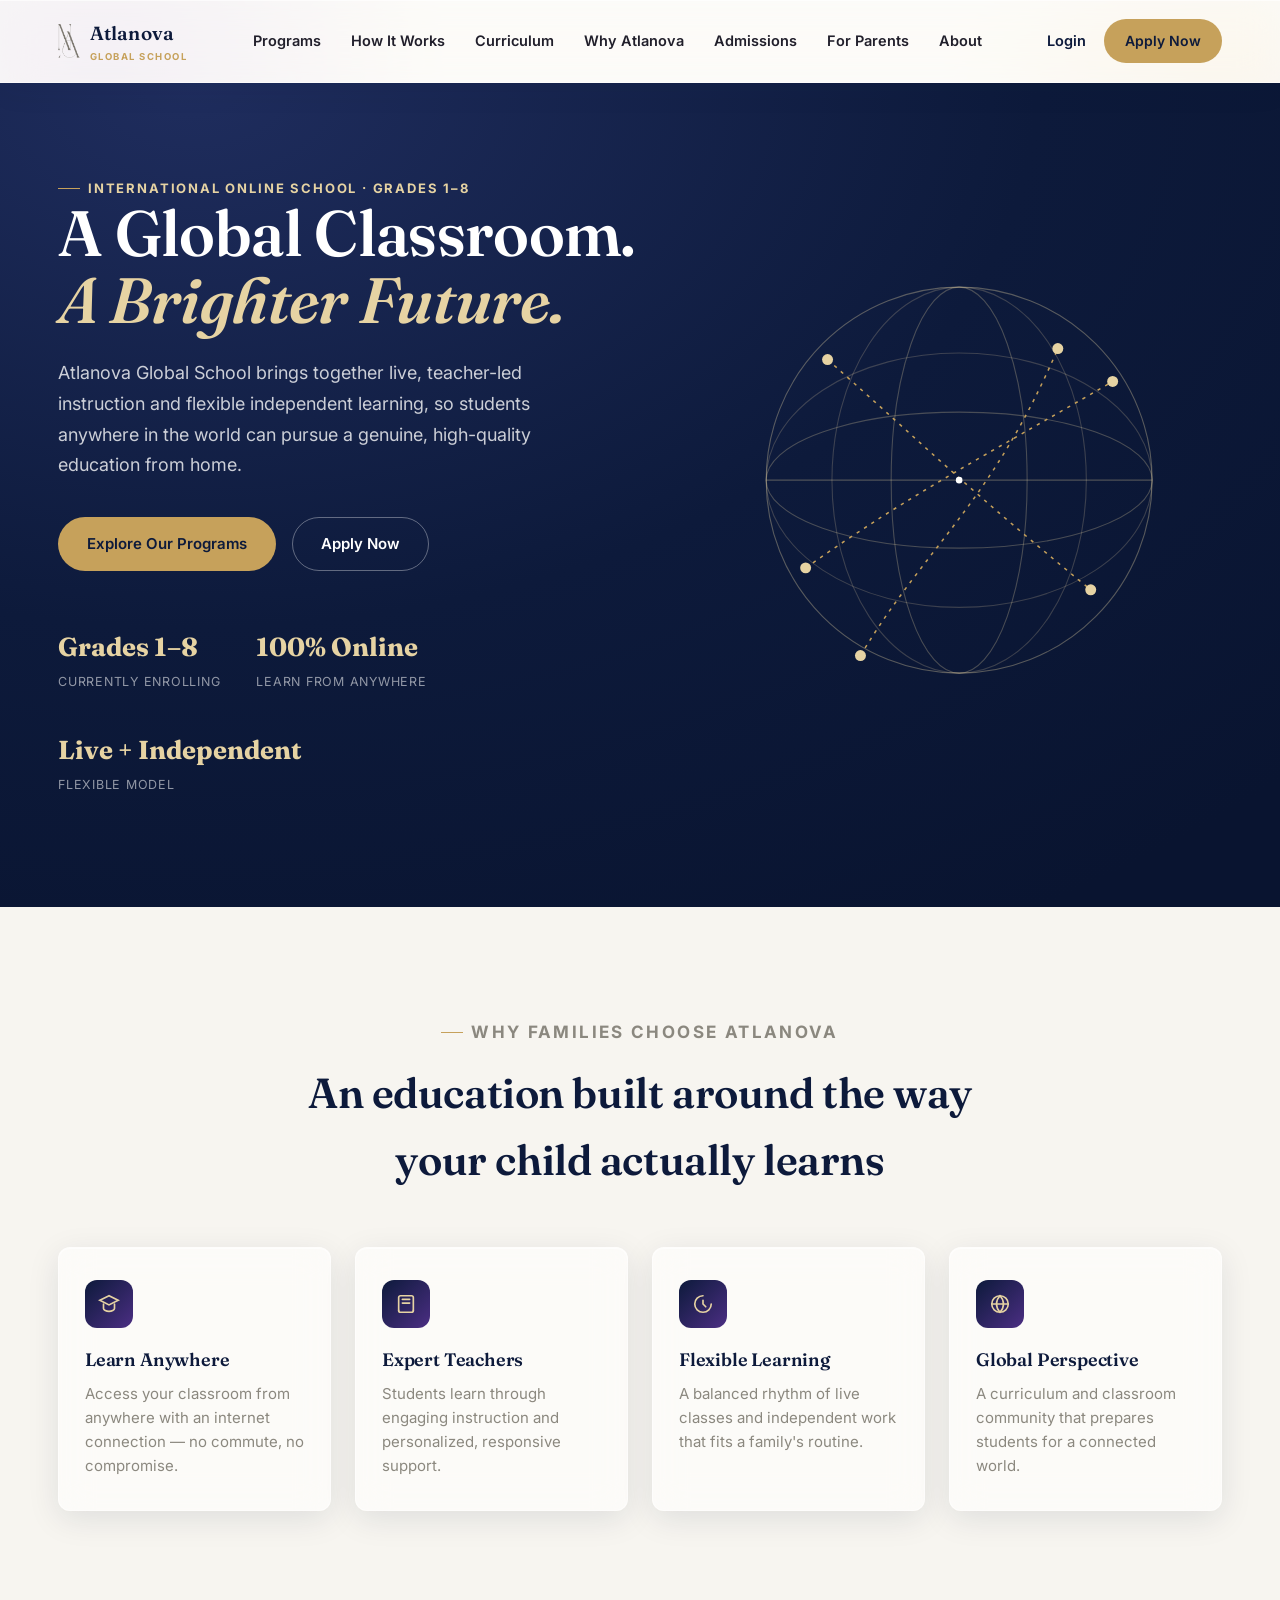
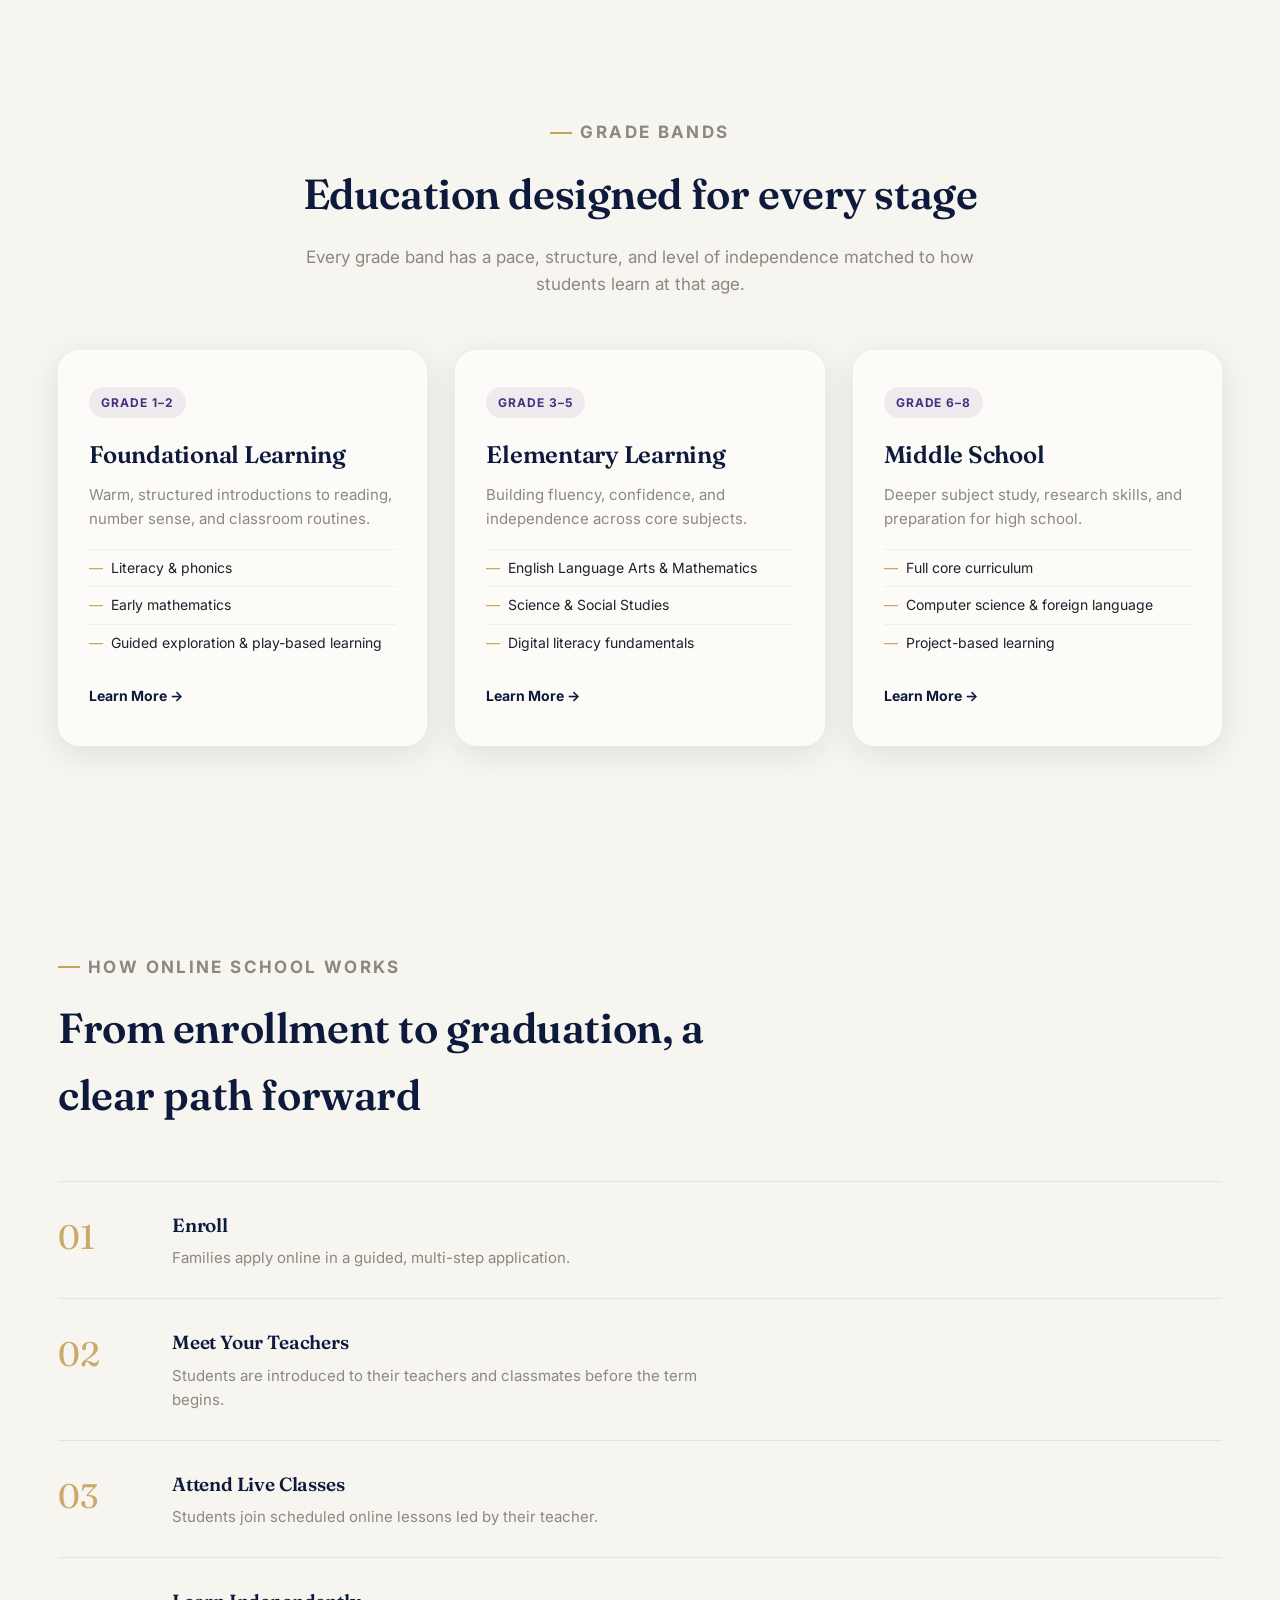
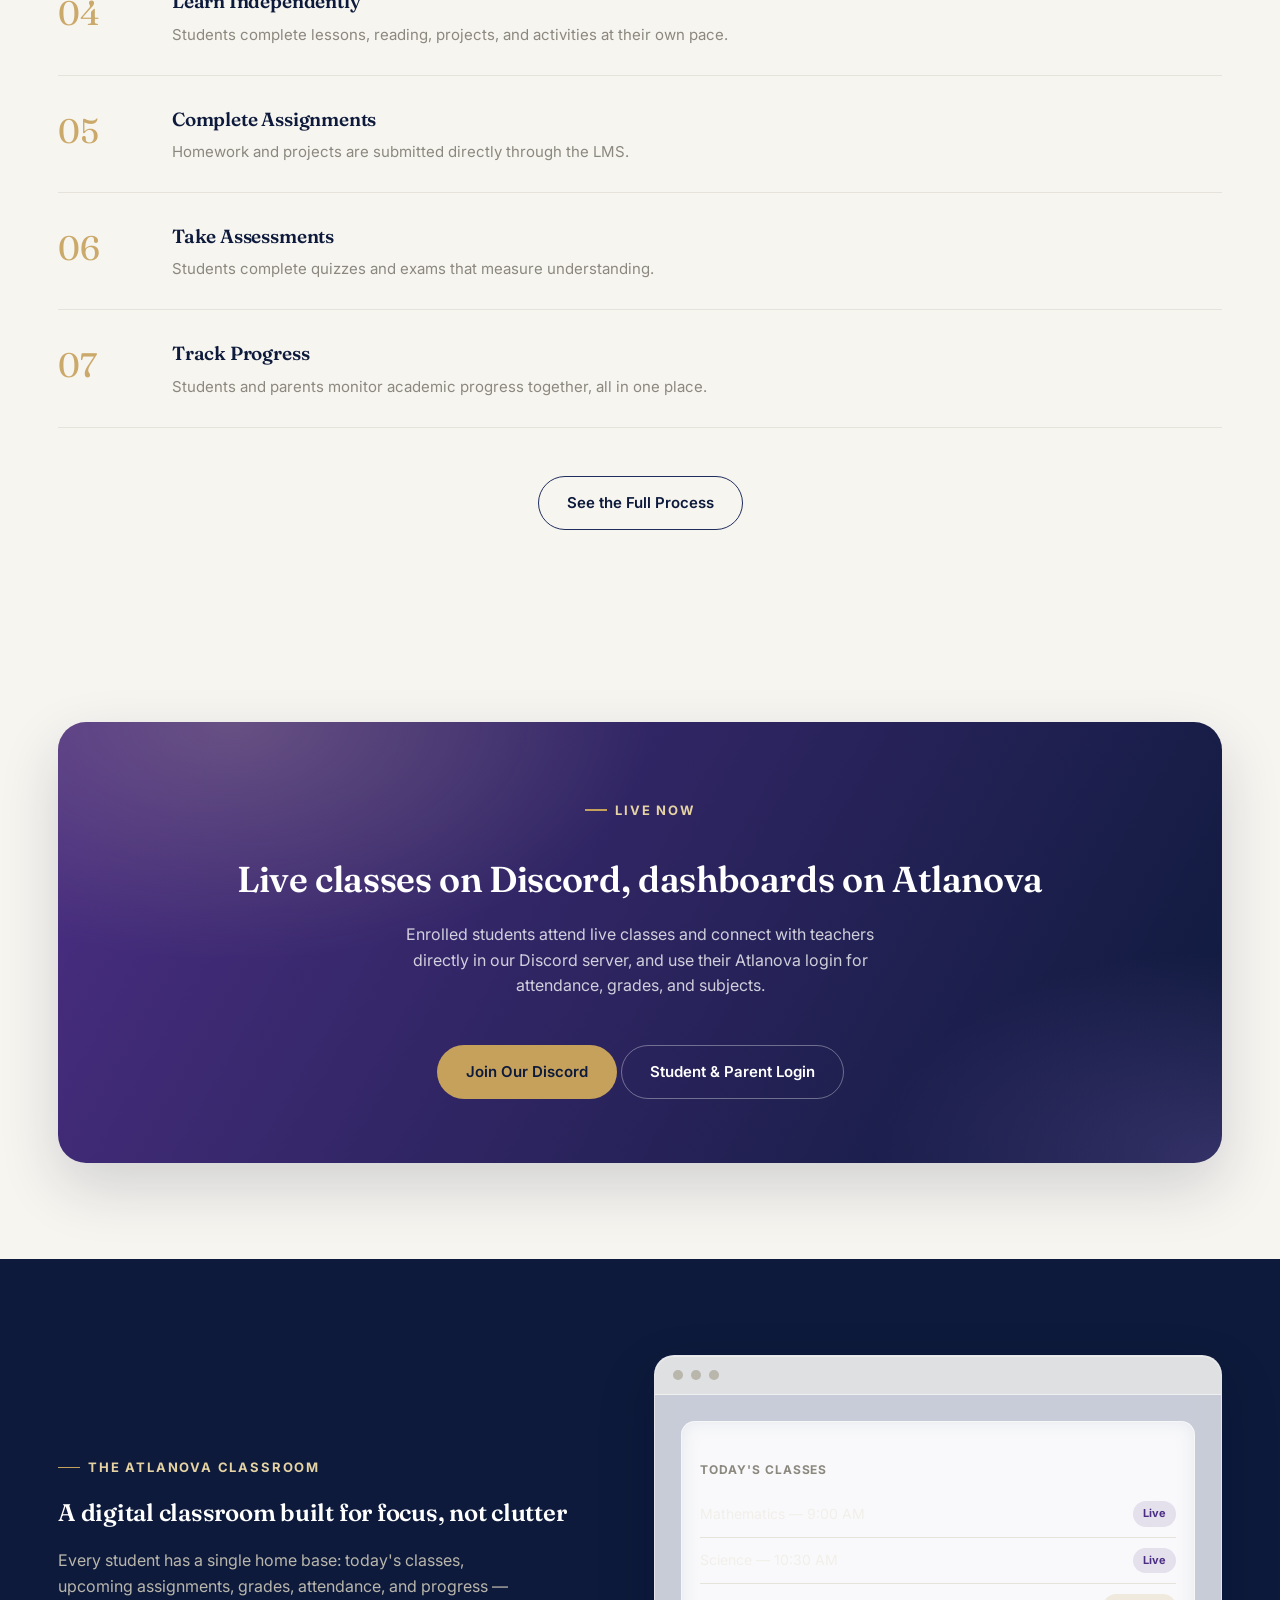
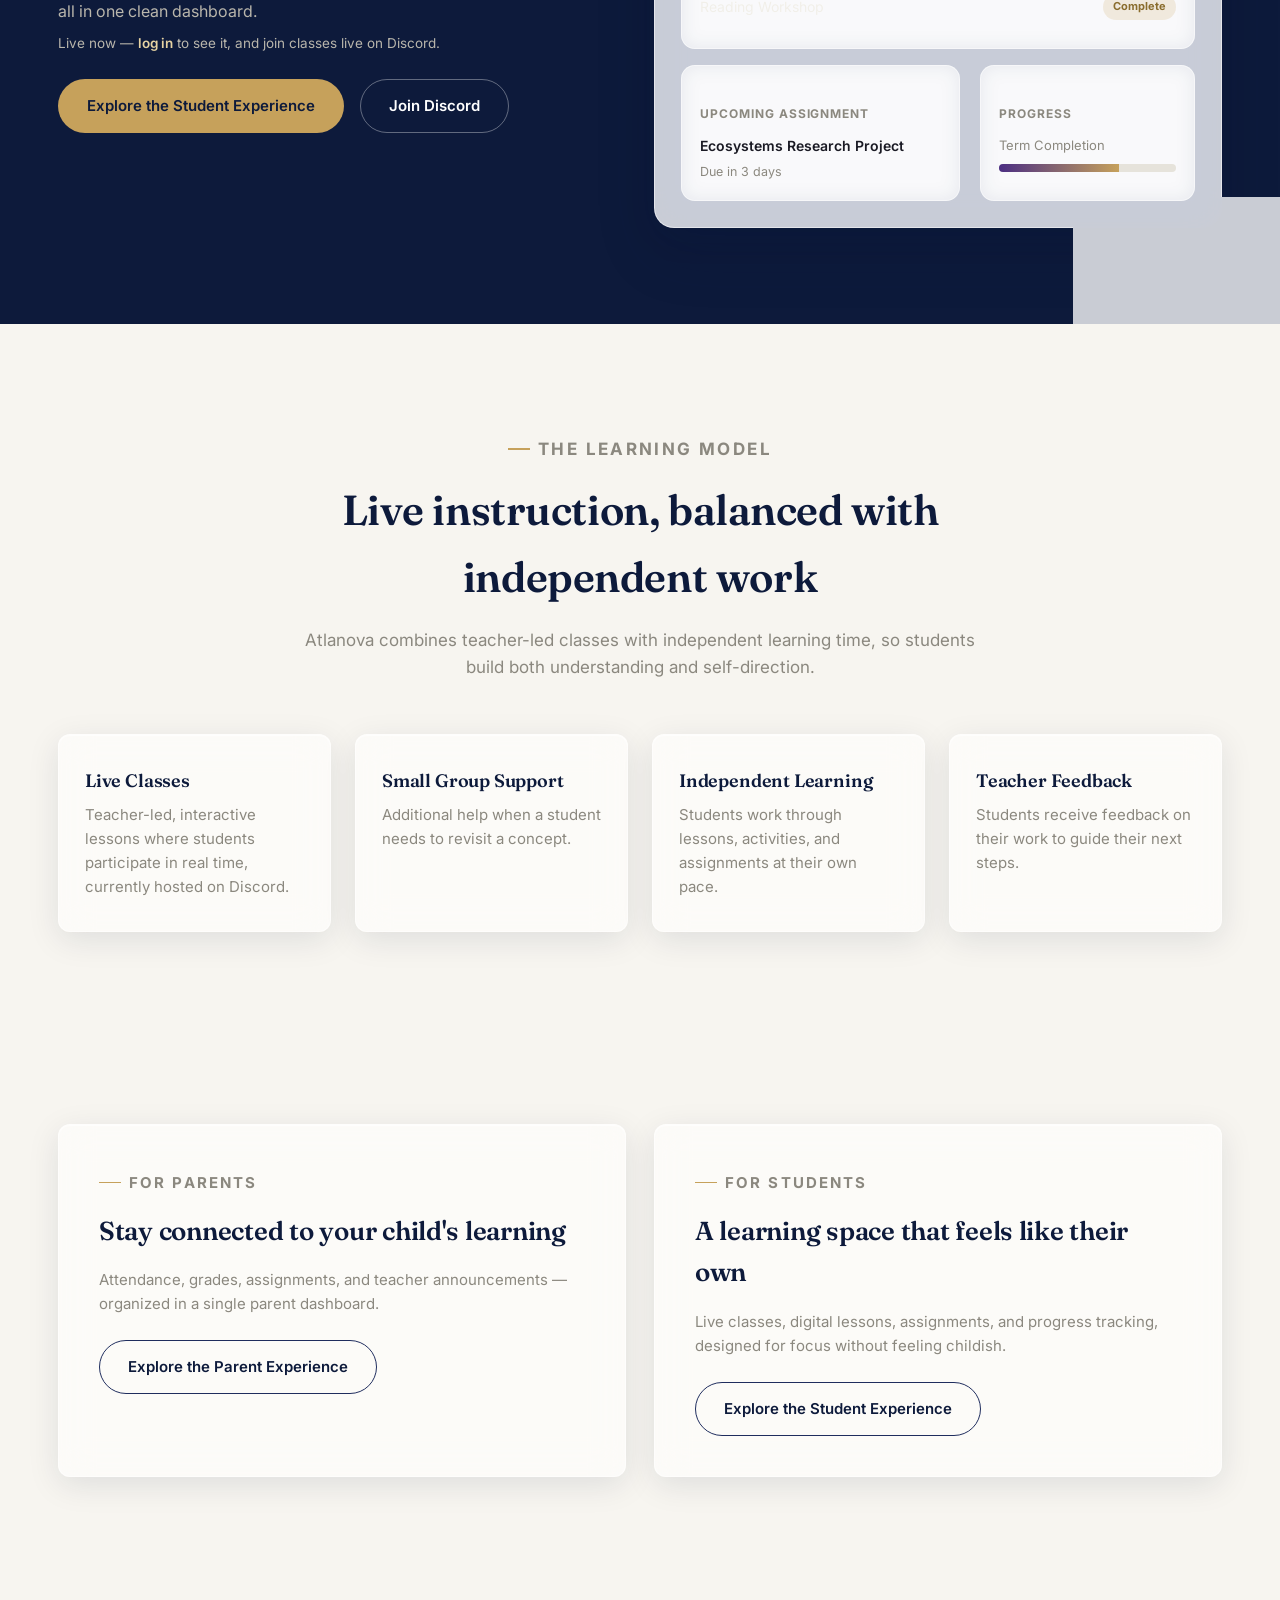
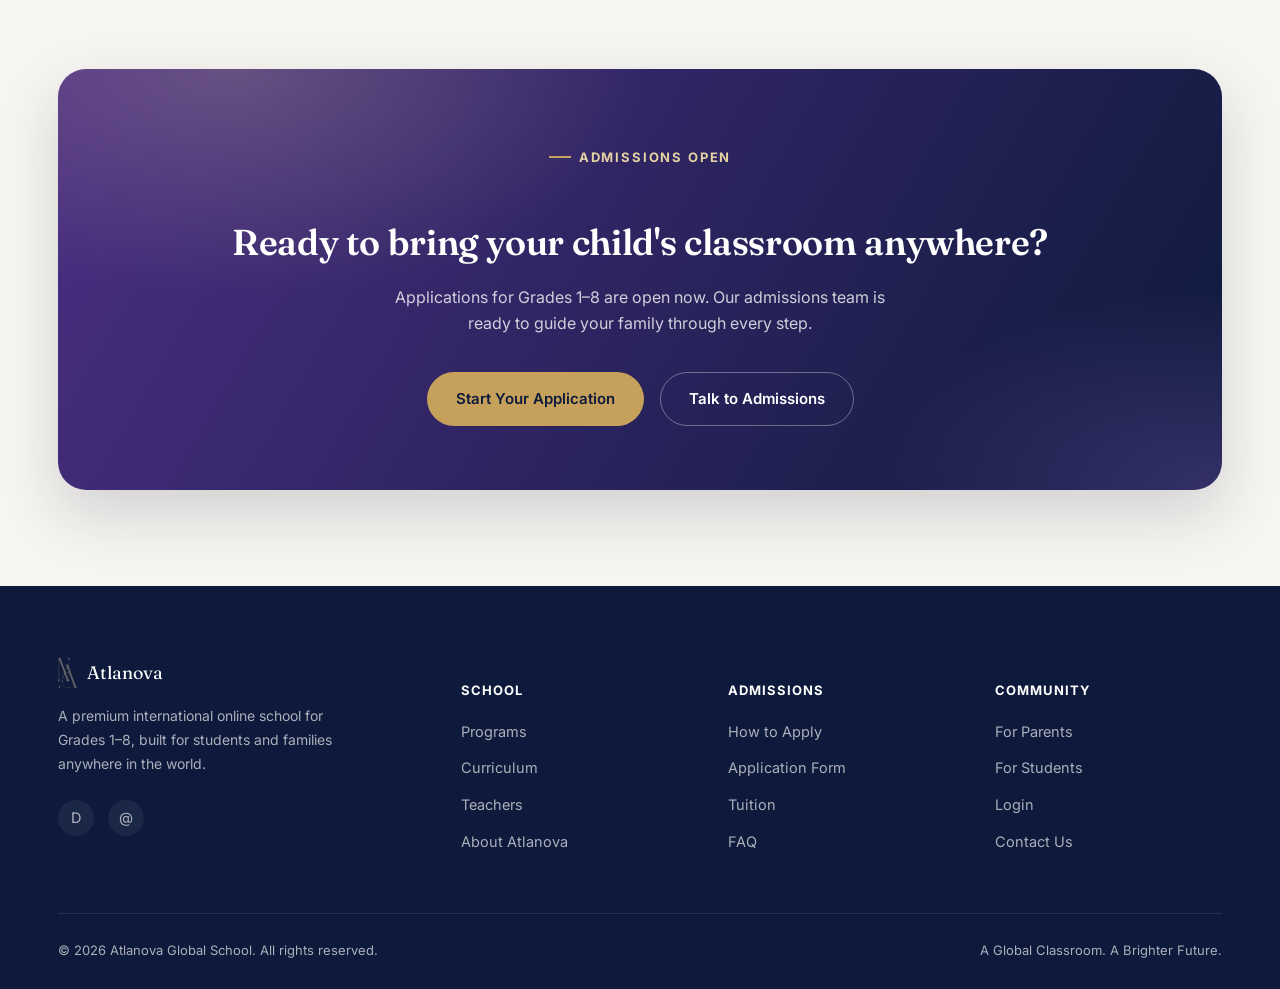
==== commit be6d90c7: "update" ====
--- a/index.html
+++ b/index.html
@@ -19,7 +19,7 @@
 <!-- NAV -->
 <header class="nav">
   <div class="container">
-    <a href="index.html" class="brand">
+    <a href="/" class="brand">
       <img src="assets/mark.png" alt="Atlanova monogram">
       <span class="brand-text">Atlanova<small>Global School</small></span>
     </a>
